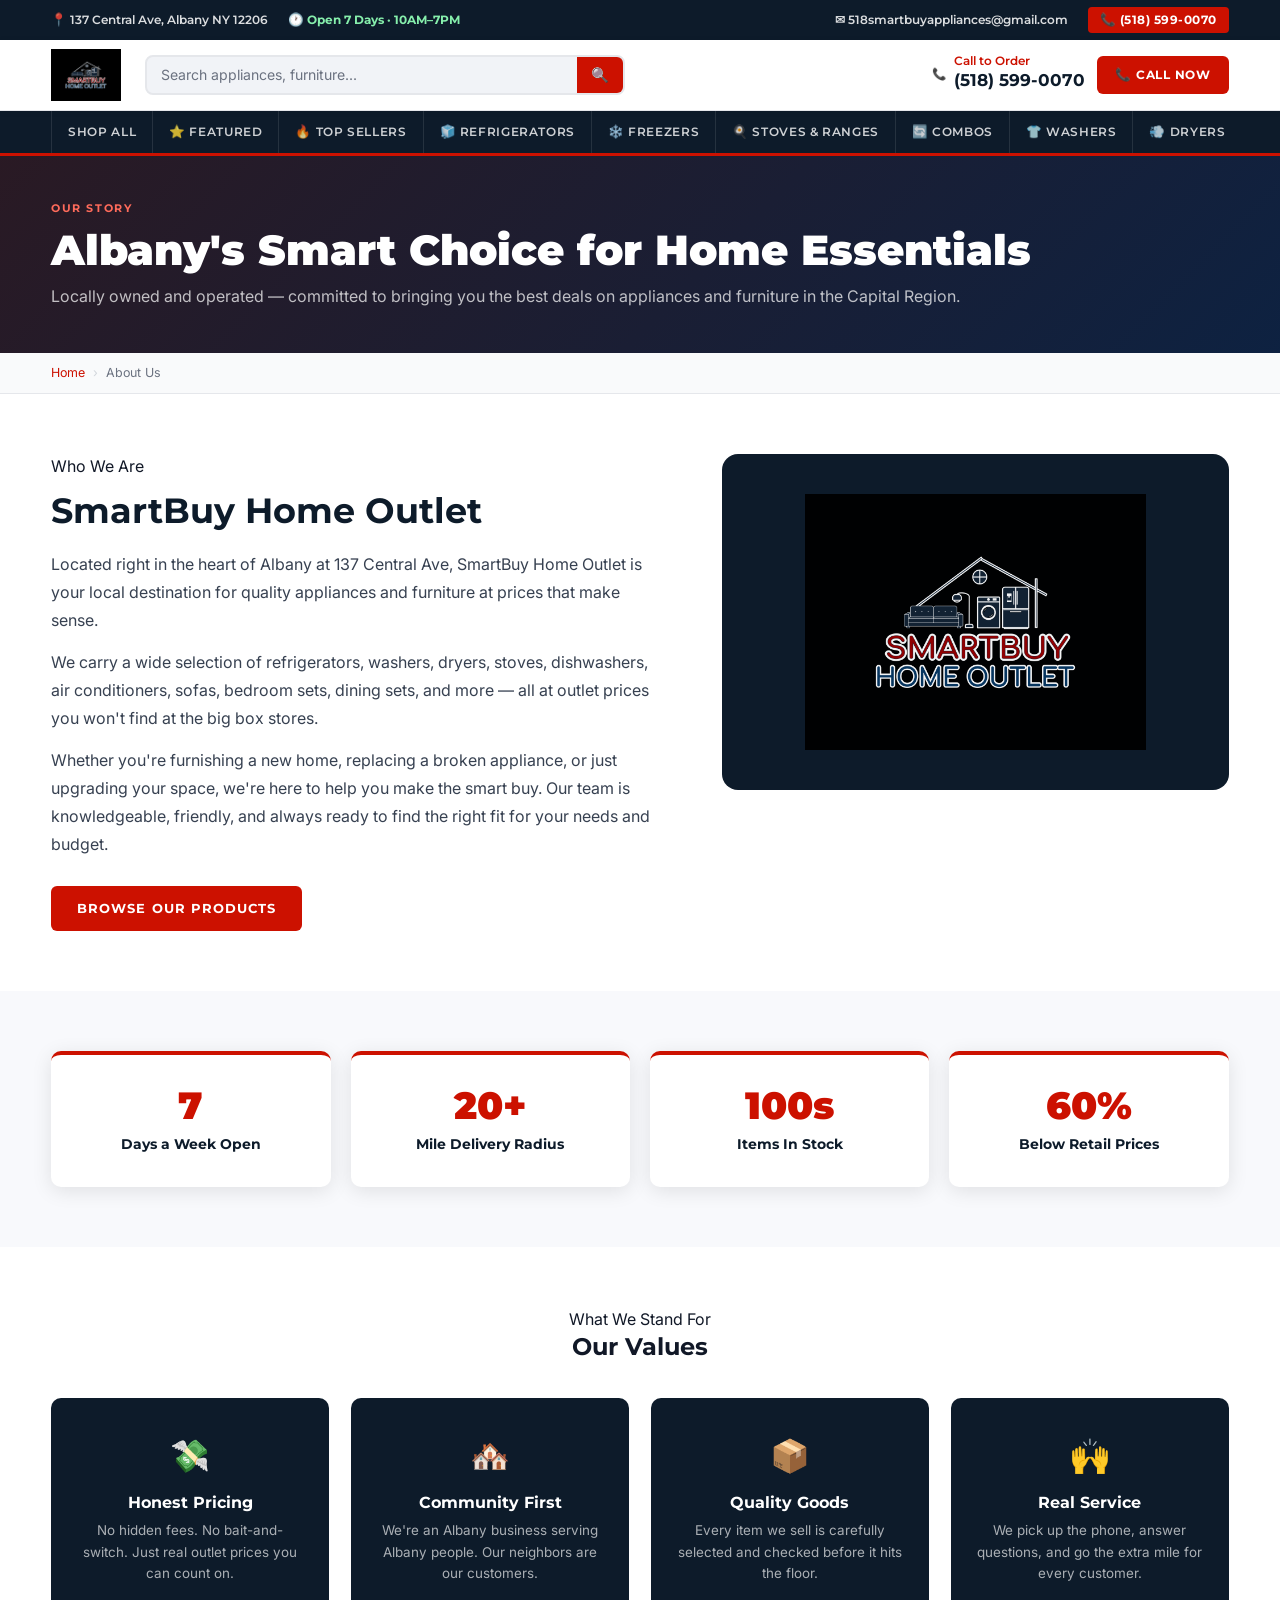
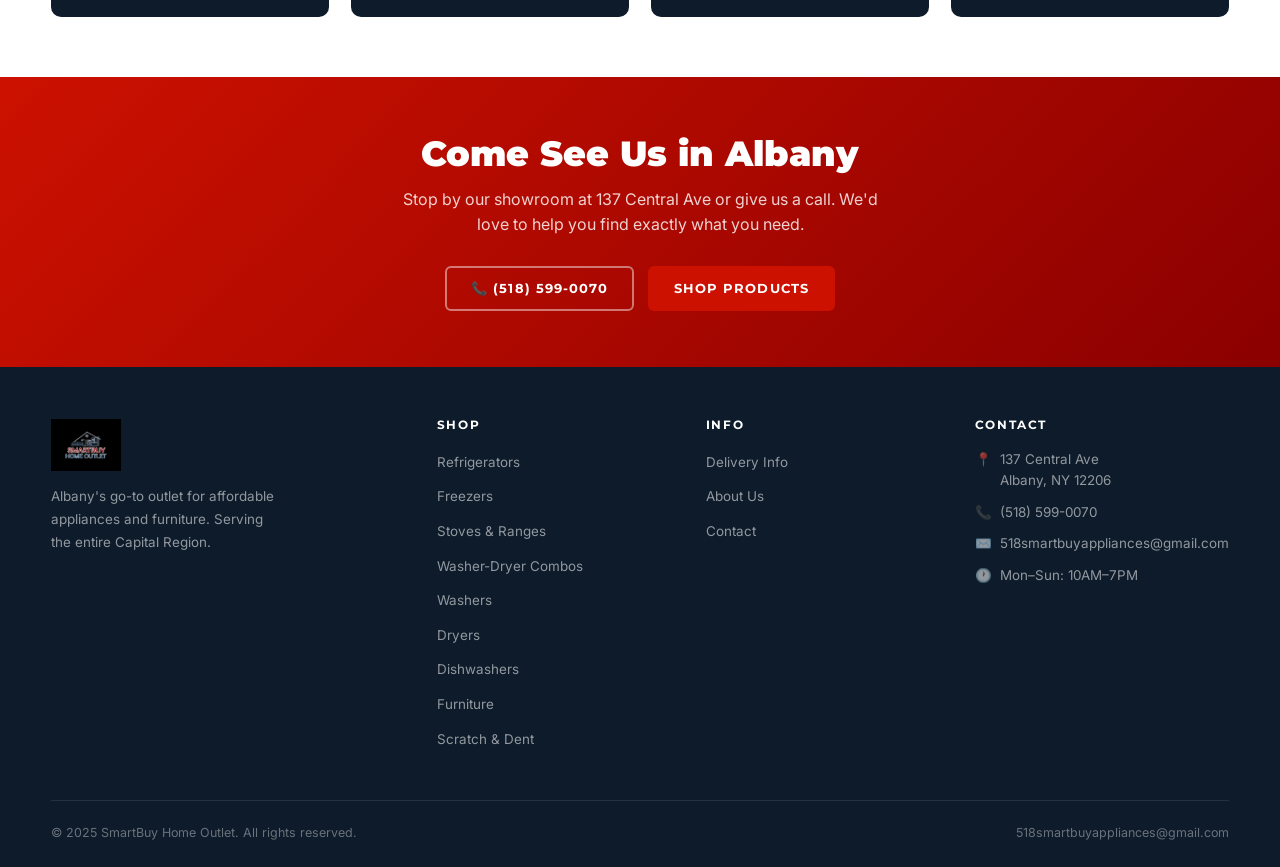
==== about.html @ b591eb7a "Initial commit: SmartBuy Albany website - Static site (index, shop, about, contact, delivery) - Netl" ====
<!DOCTYPE html>
<html lang="en">
<head>
  <meta charset="UTF-8" />
  <meta name="viewport" content="width=device-width, initial-scale=1.0" />
  <title>About Us | SmartBuy Home Outlet — Albany, NY</title>
  <meta name="description" content="Learn about SmartBuy Home Outlet — Albany's trusted source for affordable appliances and furniture at 137 Central Ave, open 7 days a week.">
  <link rel="stylesheet" href="styles.css" />
</head>
<body>

  <!-- ── Top Info Bar ── -->
  <div class="topbar">
    <div class="container">
      <div class="topbar-left">
        <span class="topbar-item">📍 137 Central Ave, Albany NY 12206</span>
        <span class="topbar-item topbar-hours">🕐 Open 7 Days · 10AM–7PM</span>
      </div>
      <div class="topbar-right">
        <a href="mailto:518smartbuyappliances@gmail.com" class="topbar-item">✉ 518smartbuyappliances@gmail.com</a>
        <a href="tel:5185990070" class="topbar-phone">📞 (518) 599-0070</a>
      </div>
    </div>
  </div>

  <!-- ── Main Navbar ── -->
  <nav class="navbar" style="position:sticky;top:0;z-index:1000;">
    <div class="container">
      <a href="index.html" class="nav-logo">
        <img src="logo.png" alt="SmartBuy Home Outlet" />
      </a>
      <div class="nav-search">
        <input type="text" placeholder="Search appliances, furniture..." />
        <button aria-label="Search">🔍</button>
      </div>
      <div class="nav-right">
        <div class="nav-phone">
          <span class="nav-phone-icon">📞</span>
          <div>
            <span>Call to Order</span>
            <strong>(518) 599-0070</strong>
          </div>
        </div>
        <a href="tel:5185990070" class="nav-cta-btn">📞 Call Now</a>
      </div>
      <div class="nav-toggle" onclick="toggleMobileNav()">
        <span></span><span></span><span></span>
      </div>
    </div>
    <div class="mobile-nav" id="mobileNav">
      <a href="index.html">🏠 Home</a>
      <a href="shop.html">🛒 Shop All</a>
      <a href="shop.html?cat=refrigerators">🧊 Refrigerators</a>
      <a href="shop.html?cat=freezers">❄️ Freezers</a>
      <a href="shop.html?cat=stoves">🍳 Stoves &amp; Ranges</a>
      <a href="shop.html?cat=washers-dryers-combos">🔄 Washer-Dryer Combos</a>
      <a href="shop.html?cat=washers">👕 Washers</a>
      <a href="shop.html?cat=dryers">💨 Dryers</a>
      <a href="shop.html?cat=dishwashers">🍽️ Dishwashers</a>
      <a href="shop.html?cat=furniture">🛋️ Furniture</a>
      <a href="shop.html?cat=scratch-dent" class="red-link">🏷️ Scratch &amp; Dent</a>
      <a href="delivery.html">🚚 Delivery</a>
      <a href="about.html">ℹ️ About</a>
      <a href="contact.html">📞 Contact</a>
    </div>
  </nav>

  <!-- ── Category Nav Bar ── -->
  <div class="cat-nav">
    <div class="container">
      <a href="shop.html">Shop All</a>
      <a href="shop.html?cat=featured">⭐ Featured</a>
      <a href="shop.html?cat=top-sellers">🔥 Top Sellers</a>
      <a href="shop.html?cat=refrigerators">🧊 Refrigerators</a>
      <a href="shop.html?cat=freezers">❄️ Freezers</a>
      <a href="shop.html?cat=stoves">🍳 Stoves &amp; Ranges</a>
      <a href="shop.html?cat=washers-dryers-combos">🔄 Combos</a>
      <a href="shop.html?cat=washers">👕 Washers</a>
      <a href="shop.html?cat=dryers">💨 Dryers</a>
      <a href="shop.html?cat=dishwashers">🍽️ Dishwashers</a>
      <a href="shop.html?cat=furniture">🛋️ Furniture</a>
      <a href="shop.html?cat=scratch-dent" class="sd-link">🏷️ Scratch &amp; Dent</a>
      <a href="delivery.html">🚚 Delivery</a>
    </div>
  </div>

  <!-- ── Page Hero ── -->
  <section class="page-hero">
    <div class="container">
      <div class="eyebrow">Our Story</div>
      <h1>Albany's Smart Choice for Home Essentials</h1>
      <p>Locally owned and operated — committed to bringing you the best deals on appliances and furniture in the Capital Region.</p>
    </div>
  </section>

  <!-- ── Breadcrumb ── -->
  <div class="breadcrumb">
    <div class="container">
      <a href="index.html">Home</a>
      <span class="sep">›</span>
      <span>About Us</span>
    </div>
  </div>

  <!-- ── About Section ── -->
  <section class="section">
    <div class="container">
      <div class="section-2col">
        <div>
          <div class="eyebrow">Who We Are</div>
          <h2 style="font-size:clamp(1.6rem,3.5vw,2.2rem);margin:10px 0 18px;color:var(--navy);">SmartBuy Home Outlet</h2>
          <p style="color:var(--gray-700);margin-bottom:14px;line-height:1.75;">Located right in the heart of Albany at 137 Central Ave, SmartBuy Home Outlet is your local destination for quality appliances and furniture at prices that make sense.</p>
          <p style="color:var(--gray-700);margin-bottom:14px;line-height:1.75;">We carry a wide selection of refrigerators, washers, dryers, stoves, dishwashers, air conditioners, sofas, bedroom sets, dining sets, and more — all at outlet prices you won't find at the big box stores.</p>
          <p style="color:var(--gray-700);margin-bottom:28px;line-height:1.75;">Whether you're furnishing a new home, replacing a broken appliance, or just upgrading your space, we're here to help you make the smart buy. Our team is knowledgeable, friendly, and always ready to find the right fit for your needs and budget.</p>
          <a href="shop.html" class="btn-primary">Browse Our Products</a>
        </div>
        <div style="background:var(--navy);border-radius:var(--radius-lg);overflow:hidden;display:flex;align-items:center;justify-content:center;min-height:320px;padding:40px;">
          <img src="logo.png" alt="SmartBuy Home Outlet" style="width:80%;opacity:0.95;" />
        </div>
      </div>
    </div>
  </section>

  <!-- ── Stats ── -->
  <section class="section section-alt">
    <div class="container">
      <div style="display:grid;grid-template-columns:repeat(auto-fit,minmax(180px,1fr));gap:20px;text-align:center;">
        <div style="padding:32px 20px;background:var(--white);border-radius:var(--radius);box-shadow:var(--shadow);border-top:4px solid var(--red);">
          <div style="font-size:2.4rem;font-weight:900;font-family:'Montserrat',sans-serif;color:var(--red);line-height:1;">7</div>
          <div style="font-family:'Montserrat',sans-serif;font-weight:700;font-size:0.85rem;color:var(--navy);margin-top:8px;">Days a Week Open</div>
        </div>
        <div style="padding:32px 20px;background:var(--white);border-radius:var(--radius);box-shadow:var(--shadow);border-top:4px solid var(--red);">
          <div style="font-size:2.4rem;font-weight:900;font-family:'Montserrat',sans-serif;color:var(--red);line-height:1;">20+</div>
          <div style="font-family:'Montserrat',sans-serif;font-weight:700;font-size:0.85rem;color:var(--navy);margin-top:8px;">Mile Delivery Radius</div>
        </div>
        <div style="padding:32px 20px;background:var(--white);border-radius:var(--radius);box-shadow:var(--shadow);border-top:4px solid var(--red);">
          <div style="font-size:2.4rem;font-weight:900;font-family:'Montserrat',sans-serif;color:var(--red);line-height:1;">100s</div>
          <div style="font-family:'Montserrat',sans-serif;font-weight:700;font-size:0.85rem;color:var(--navy);margin-top:8px;">Items In Stock</div>
        </div>
        <div style="padding:32px 20px;background:var(--white);border-radius:var(--radius);box-shadow:var(--shadow);border-top:4px solid var(--red);">
          <div style="font-size:2.4rem;font-weight:900;font-family:'Montserrat',sans-serif;color:var(--red);line-height:1;">60%</div>
          <div style="font-family:'Montserrat',sans-serif;font-weight:700;font-size:0.85rem;color:var(--navy);margin-top:8px;">Below Retail Prices</div>
        </div>
      </div>
    </div>
  </section>

  <!-- ── Values ── -->
  <section class="section">
    <div class="container">
      <div class="section-head" style="justify-content:center;text-align:center;display:block;margin-bottom:36px;">
        <div class="eyebrow" style="text-align:center;">What We Stand For</div>
        <h2>Our Values</h2>
      </div>
      <div style="display:grid;grid-template-columns:repeat(auto-fit,minmax(220px,1fr));gap:22px;">
        <div style="background:var(--navy);color:#fff;border-radius:var(--radius);padding:32px 24px;text-align:center;">
          <div style="font-size:2rem;margin-bottom:12px;">💸</div>
          <h3 style="color:#fff;font-size:1rem;margin-bottom:8px;">Honest Pricing</h3>
          <p style="font-size:0.84rem;color:rgba(255,255,255,0.65);">No hidden fees. No bait-and-switch. Just real outlet prices you can count on.</p>
        </div>
        <div style="background:var(--navy);color:#fff;border-radius:var(--radius);padding:32px 24px;text-align:center;">
          <div style="font-size:2rem;margin-bottom:12px;">🏘️</div>
          <h3 style="color:#fff;font-size:1rem;margin-bottom:8px;">Community First</h3>
          <p style="font-size:0.84rem;color:rgba(255,255,255,0.65);">We're an Albany business serving Albany people. Our neighbors are our customers.</p>
        </div>
        <div style="background:var(--navy);color:#fff;border-radius:var(--radius);padding:32px 24px;text-align:center;">
          <div style="font-size:2rem;margin-bottom:12px;">📦</div>
          <h3 style="color:#fff;font-size:1rem;margin-bottom:8px;">Quality Goods</h3>
          <p style="font-size:0.84rem;color:rgba(255,255,255,0.65);">Every item we sell is carefully selected and checked before it hits the floor.</p>
        </div>
        <div style="background:var(--navy);color:#fff;border-radius:var(--radius);padding:32px 24px;text-align:center;">
          <div style="font-size:2rem;margin-bottom:12px;">🙌</div>
          <h3 style="color:#fff;font-size:1rem;margin-bottom:8px;">Real Service</h3>
          <p style="font-size:0.84rem;color:rgba(255,255,255,0.65);">We pick up the phone, answer questions, and go the extra mile for every customer.</p>
        </div>
      </div>
    </div>
  </section>

  <!-- ── CTA ── -->
  <section class="cta-section">
    <div class="container">
      <h2>Come See Us in Albany</h2>
      <p>Stop by our showroom at 137 Central Ave or give us a call. We'd love to help you find exactly what you need.</p>
      <div class="cta-btns">
        <a href="tel:5185990070" class="btn-outline-dark">📞 (518) 599-0070</a>
        <a href="shop.html" class="btn-primary">Shop Products</a>
      </div>
    </div>
  </section>

  <!-- ── Footer ── -->
  <footer class="footer">
    <div class="container">
      <div class="footer-grid">
        <div class="footer-brand">
          <img src="logo.png" alt="SmartBuy Home Outlet" />
          <p>Albany's go-to outlet for affordable appliances and furniture. Serving the entire Capital Region.</p>
        </div>
        <div class="footer-col">
          <h4>Shop</h4>
          <ul>
            <li><a href="shop.html?cat=refrigerators">Refrigerators</a></li>
            <li><a href="shop.html?cat=freezers">Freezers</a></li>
            <li><a href="shop.html?cat=stoves">Stoves &amp; Ranges</a></li>
            <li><a href="shop.html?cat=washers-dryers-combos">Washer-Dryer Combos</a></li>
            <li><a href="shop.html?cat=washers">Washers</a></li>
            <li><a href="shop.html?cat=dryers">Dryers</a></li>
            <li><a href="shop.html?cat=dishwashers">Dishwashers</a></li>
            <li><a href="shop.html?cat=furniture">Furniture</a></li>
            <li><a href="shop.html?cat=scratch-dent">Scratch &amp; Dent</a></li>
          </ul>
        </div>
        <div class="footer-col">
          <h4>Info</h4>
          <ul>
            <li><a href="delivery.html">Delivery Info</a></li>
            <li><a href="about.html">About Us</a></li>
            <li><a href="contact.html">Contact</a></li>
          </ul>
        </div>
        <div class="footer-col">
          <h4>Contact</h4>
          <div class="footer-detail">📍 <span>137 Central Ave<br>Albany, NY 12206</span></div>
          <div class="footer-detail">📞 <a href="tel:5185990070">(518) 599-0070</a></div>
          <div class="footer-detail">✉️ <a href="mailto:518smartbuyappliances@gmail.com">518smartbuyappliances@gmail.com</a></div>
          <div class="footer-detail">🕐 <span>Mon–Sun: 10AM–7PM</span></div>
        </div>
      </div>
      <div class="footer-bar">
        <p>&copy; 2025 SmartBuy Home Outlet. All rights reserved.</p>
        <a href="mailto:518smartbuyappliances@gmail.com">518smartbuyappliances@gmail.com</a>
      </div>
    </div>
  </footer>

  <script>
    function toggleMobileNav() { document.getElementById('mobileNav').classList.toggle('open'); }
  </script>
</body>
</html>
---- styles.css ----
/* ============================================================
   SmartBuy Home Outlet — Full E-Commerce Stylesheet
   ============================================================ */

@import url('https://fonts.googleapis.com/css2?family=Montserrat:wght@400;600;700;800;900&family=Inter:wght@400;500;600&display=swap');

:root {
  --red:        #CC1100;
  --red-dark:   #a50e00;
  --red-light:  #ff2a14;
  --blue:       #1040AA;
  --blue-dark:  #0c2f7e;
  --navy:       #0D1B2A;
  --navy-mid:   #152437;
  --white:      #ffffff;
  --off-white:  #f8f9fc;
  --gray-50:    #f9fafb;
  --gray-100:   #f1f3f7;
  --gray-200:   #e5e7eb;
  --gray-300:   #d1d5db;
  --gray-500:   #6b7280;
  --gray-700:   #374151;
  --text:       #111827;
  --radius-sm:  6px;
  --radius:     10px;
  --radius-lg:  16px;
  --shadow-sm:  0 1px 6px rgba(0,0,0,0.08);
  --shadow:     0 4px 20px rgba(0,0,0,0.10);
  --shadow-lg:  0 8px 40px rgba(0,0,0,0.14);
  --transition: 0.2s ease;
}

*, *::before, *::after { box-sizing: border-box; margin: 0; padding: 0; }
html { scroll-behavior: smooth; font-size: 16px; }
body { font-family: 'Inter', sans-serif; color: var(--text); background: var(--white); line-height: 1.6; }
img { max-width: 100%; display: block; }
a { color: inherit; text-decoration: none; }
ul { list-style: none; }
h1,h2,h3,h4,h5 { font-family: 'Montserrat', sans-serif; line-height: 1.2; }
button { cursor: pointer; font-family: 'Inter', sans-serif; }

.container { width: 92%; max-width: 1200px; margin: 0 auto; }

/* ─────────────────────────────────────────────
   TOP INFO BAR
───────────────────────────────────────────── */
.topbar {
  background: var(--navy);
  color: rgba(255,255,255,0.85);
  font-size: 0.78rem;
  font-family: 'Montserrat', sans-serif;
  font-weight: 600;
  padding: 7px 0;
}
.topbar .container {
  display: flex;
  align-items: center;
  justify-content: space-between;
  gap: 16px;
}
.topbar-left, .topbar-right {
  display: flex;
  align-items: center;
  gap: 20px;
}
.topbar a { color: rgba(255,255,255,0.85); transition: color var(--transition); }
.topbar a:hover { color: #fff; }
.topbar-item { display: flex; align-items: center; gap: 5px; }
.topbar-hours { color: #86efac; font-weight: 700; }
.topbar-phone {
  background: var(--red);
  color: #fff !important;
  padding: 3px 12px;
  border-radius: 4px;
  font-weight: 700;
  letter-spacing: 0.04em;
}

/* ─────────────────────────────────────────────
   MAIN NAVBAR
───────────────────────────────────────────── */
.navbar {
  background: var(--white);
  border-bottom: 1px solid var(--gray-200);
  position: sticky;
  top: 0;
  z-index: 1000;
  box-shadow: var(--shadow-sm);
}
.navbar .container {
  display: flex;
  align-items: center;
  gap: 24px;
  height: 70px;
}
.nav-logo img {
  height: 52px;
  width: auto;
  object-fit: contain;
}

/* Search bar */
.nav-search {
  flex: 1;
  max-width: 480px;
  display: flex;
  align-items: center;
  background: var(--gray-100);
  border: 2px solid var(--gray-200);
  border-radius: 8px;
  overflow: hidden;
  transition: border-color var(--transition);
}
.nav-search:focus-within { border-color: var(--blue); }
.nav-search input {
  flex: 1;
  padding: 9px 14px;
  background: none;
  border: none;
  outline: none;
  font-family: 'Inter', sans-serif;
  font-size: 0.88rem;
  color: var(--text);
}
.nav-search input::placeholder { color: var(--gray-500); }
.nav-search button {
  padding: 9px 14px;
  background: var(--red);
  border: none;
  color: #fff;
  font-size: 0.9rem;
  transition: background var(--transition);
}
.nav-search button:hover { background: var(--red-dark); }

/* Nav right */
.nav-right {
  display: flex;
  align-items: center;
  gap: 12px;
  margin-left: auto;
}
.nav-phone {
  display: flex;
  align-items: center;
  gap: 8px;
  font-family: 'Montserrat', sans-serif;
  font-weight: 700;
  font-size: 1.05rem;
  color: var(--navy);
  white-space: nowrap;
}
.nav-phone span { color: var(--red); font-size: 0.72rem; font-weight: 600; display: block; line-height: 1; }
.nav-phone-icon { font-size: 1.3rem; }
.nav-cta-btn {
  display: inline-flex;
  align-items: center;
  gap: 6px;
  background: var(--red);
  color: #fff;
  font-family: 'Montserrat', sans-serif;
  font-weight: 700;
  font-size: 0.78rem;
  letter-spacing: 0.06em;
  text-transform: uppercase;
  padding: 9px 18px;
  border-radius: var(--radius-sm);
  border: none;
  text-decoration: none;
  transition: background var(--transition);
  white-space: nowrap;
}
.nav-cta-btn:hover { background: var(--red-dark); }

/* Mobile toggle */
.nav-toggle {
  display: none;
  flex-direction: column;
  gap: 5px;
  cursor: pointer;
  padding: 4px;
  margin-left: auto;
}
.nav-toggle span {
  display: block;
  width: 24px;
  height: 2px;
  background: var(--navy);
  border-radius: 2px;
}

/* ─────────────────────────────────────────────
   CATEGORY NAV BAR
───────────────────────────────────────────── */
.cat-nav {
  background: var(--navy);
  border-bottom: 3px solid var(--red);
}
.cat-nav .container {
  display: flex;
  align-items: center;
  overflow-x: auto;
  scrollbar-width: none;
}
.cat-nav .container::-webkit-scrollbar { display: none; }
.cat-nav a {
  display: flex;
  align-items: center;
  gap: 6px;
  color: rgba(255,255,255,0.80);
  font-family: 'Montserrat', sans-serif;
  font-weight: 600;
  font-size: 0.78rem;
  letter-spacing: 0.05em;
  text-transform: uppercase;
  padding: 11px 16px;
  white-space: nowrap;
  border-right: 1px solid rgba(255,255,255,0.1);
  transition: color var(--transition), background var(--transition);
}
.cat-nav a:first-child { border-left: 1px solid rgba(255,255,255,0.1); }
.cat-nav a:hover,
.cat-nav a.active { color: #fff; background: rgba(255,255,255,0.08); }
.cat-nav a.sd-link { color: #fca5a5; }
.cat-nav a.sd-link:hover { color: #fff; background: var(--red); }

/* ─────────────────────────────────────────────
   HERO BANNER
───────────────────────────────────────────── */
.hero {
  background: linear-gradient(135deg, var(--navy) 0%, var(--navy-mid) 60%, #1e2d3d 100%);
  color: #fff;
  padding: 72px 0;
  position: relative;
  overflow: hidden;
}
.hero::after {
  content: '';
  position: absolute;
  right: -80px;
  top: -80px;
  width: 560px;
  height: 560px;
  border-radius: 50%;
  background: radial-gradient(circle, rgba(204,17,0,0.18) 0%, transparent 70%);
  pointer-events: none;
}
.hero-content { position: relative; z-index: 1; max-width: 620px; }
.hero-badge {
  display: inline-flex;
  align-items: center;
  gap: 8px;
  background: var(--red);
  color: #fff;
  font-family: 'Montserrat', sans-serif;
  font-size: 0.72rem;
  font-weight: 700;
  letter-spacing: 0.14em;
  text-transform: uppercase;
  padding: 5px 14px;
  border-radius: 4px;
  margin-bottom: 20px;
}
.hero h1 {
  font-size: clamp(2rem, 5vw, 3.4rem);
  font-weight: 900;
  line-height: 1.08;
  margin-bottom: 16px;
  color: #fff;
}
.hero h1 em { color: #ff6b5b; font-style: normal; }
.hero p {
  font-size: 1.05rem;
  color: rgba(255,255,255,0.78);
  max-width: 500px;
  margin-bottom: 32px;
}
.hero-btns { display: flex; gap: 14px; flex-wrap: wrap; }
.btn-hero-primary {
  background: var(--red);
  color: #fff;
  font-family: 'Montserrat', sans-serif;
  font-weight: 700;
  font-size: 0.88rem;
  letter-spacing: 0.06em;
  text-transform: uppercase;
  padding: 14px 30px;
  border-radius: var(--radius-sm);
  border: none;
  transition: background var(--transition), transform var(--transition);
  text-decoration: none;
}
.btn-hero-primary:hover { background: var(--red-dark); transform: translateY(-2px); }
.btn-hero-secondary {
  background: transparent;
  color: #fff;
  font-family: 'Montserrat', sans-serif;
  font-weight: 700;
  font-size: 0.88rem;
  letter-spacing: 0.06em;
  text-transform: uppercase;
  padding: 12px 28px;
  border-radius: var(--radius-sm);
  border: 2px solid rgba(255,255,255,0.5);
  transition: border-color var(--transition), background var(--transition);
  text-decoration: none;
}
.btn-hero-secondary:hover { border-color: #fff; background: rgba(255,255,255,0.08); }

/* Hero stats */
.hero-stats {
  display: flex;
  gap: 32px;
  margin-top: 40px;
}
.hero-stat strong {
  display: block;
  font-family: 'Montserrat', sans-serif;
  font-size: 1.6rem;
  font-weight: 900;
  color: #fff;
  line-height: 1;
}
.hero-stat span {
  font-size: 0.78rem;
  color: rgba(255,255,255,0.60);
  text-transform: uppercase;
  letter-spacing: 0.06em;
}

/* ─────────────────────────────────────────────
   SECTION COMMONS
───────────────────────────────────────────── */
.section { padding: 60px 0; }
.section-alt { background: var(--off-white); }

.section-head {
  display: flex;
  align-items: flex-end;
  justify-content: space-between;
  margin-bottom: 32px;
  gap: 16px;
  flex-wrap: wrap;
}
.section-head-left .eyebrow {
  font-family: 'Montserrat', sans-serif;
  font-size: 0.7rem;
  font-weight: 700;
  letter-spacing: 0.16em;
  text-transform: uppercase;
  color: var(--red);
  margin-bottom: 4px;
}
.section-head-left h2 {
  font-size: clamp(1.4rem, 3vw, 2rem);
  font-weight: 800;
  color: var(--navy);
}
.view-all {
  font-family: 'Montserrat', sans-serif;
  font-size: 0.78rem;
  font-weight: 700;
  letter-spacing: 0.08em;
  text-transform: uppercase;
  color: var(--red);
  display: flex;
  align-items: center;
  gap: 5px;
  white-space: nowrap;
  transition: gap var(--transition);
}
.view-all:hover { gap: 9px; }

/* ─────────────────────────────────────────────
   CATEGORY CARDS
───────────────────────────────────────────── */
.cat-grid {
  display: grid;
  grid-template-columns: repeat(4, 1fr);
  gap: 18px;
}
.cat-card {
  background: var(--white);
  border: 2px solid var(--gray-200);
  border-radius: var(--radius);
  padding: 28px 16px 22px;
  text-align: center;
  cursor: pointer;
  text-decoration: none;
  transition: border-color var(--transition), box-shadow var(--transition), transform var(--transition);
  display: block;
}
.cat-card:hover {
  border-color: var(--red);
  box-shadow: var(--shadow);
  transform: translateY(-4px);
}
.cat-card-icon {
  width: 72px;
  height: 72px;
  border-radius: 50%;
  display: flex;
  align-items: center;
  justify-content: center;
  font-size: 2rem;
  margin: 0 auto 14px;
}
.cat-card h3 {
  font-size: 0.88rem;
  font-weight: 700;
  color: var(--navy);
  letter-spacing: 0.02em;
}
.cat-card .cat-count {
  font-size: 0.74rem;
  color: var(--gray-500);
  margin-top: 3px;
}

/* ── Photo-based category cards ── */
.cat-grid { grid-template-columns: repeat(4, 1fr); }

.cat-card-photo {
  padding: 0;
  overflow: hidden;
  border-radius: var(--radius);
  border: none;
  position: relative;
  aspect-ratio: 1/1;
  background: var(--navy);
}
.cat-card-photo:hover { transform: translateY(-5px); box-shadow: var(--shadow-lg); border: none; }
.cat-card-img-wrap {
  position: absolute;
  inset: 0;
}
.cat-card-img-wrap img {
  width: 100%;
  height: 100%;
  object-fit: cover;
  transition: transform 0.35s ease;
}
.cat-card-photo:hover .cat-card-img-wrap img { transform: scale(1.06); }
.cat-card-overlay {
  position: absolute;
  inset: 0;
  background: linear-gradient(to top, rgba(13,27,42,0.88) 0%, rgba(13,27,42,0.20) 60%, transparent 100%);
}
.cat-card-info {
  position: absolute;
  bottom: 0;
  left: 0;
  right: 0;
  padding: 16px 18px;
}
.cat-card-info h3 {
  font-size: 0.92rem;
  font-weight: 800;
  color: #fff;
  letter-spacing: 0.02em;
  margin-bottom: 2px;
}
.cat-card-info .cat-count {
  font-size: 0.72rem;
  color: rgba(255,255,255,0.70);
  margin-top: 0;
}

/* ─────────────────────────────────────────────
   PRODUCT GRID
───────────────────────────────────────────── */
.product-grid {
  display: grid;
  grid-template-columns: repeat(4, 1fr);
  gap: 20px;
}
.product-grid-3 { grid-template-columns: repeat(3, 1fr); }

/* ─────────────────────────────────────────────
   PRODUCT CARD
───────────────────────────────────────────── */
.product-card {
  background: var(--white);
  border: 1px solid var(--gray-200);
  border-radius: var(--radius);
  overflow: hidden;
  cursor: pointer;
  transition: box-shadow var(--transition), transform var(--transition), border-color var(--transition);
  display: flex;
  flex-direction: column;
}
.product-card:hover {
  box-shadow: var(--shadow);
  transform: translateY(-4px);
  border-color: var(--gray-300);
}

.product-img-wrap {
  position: relative;
  background: var(--gray-50);
  overflow: hidden;
  aspect-ratio: 4/3;
}
.product-img-wrap img {
  width: 100%;
  height: 100%;
  object-fit: contain;
  padding: 12px;
  transition: transform 0.3s ease;
}
.product-card:hover .product-img-wrap img { transform: scale(1.04); }

/* Badges */
.badge {
  position: absolute;
  top: 10px;
  left: 10px;
  font-family: 'Montserrat', sans-serif;
  font-size: 0.62rem;
  font-weight: 800;
  letter-spacing: 0.08em;
  padding: 3px 8px;
  border-radius: 3px;
  z-index: 2;
}
.badge-sale     { background: var(--red);   color: #fff; }
.badge-featured { background: #f59e0b;      color: #fff; }
.badge-sd       { background: var(--navy);  color: #fff; }

.savings-pill {
  position: absolute;
  top: 10px;
  right: 10px;
  background: #16a34a;
  color: #fff;
  font-family: 'Montserrat', sans-serif;
  font-size: 0.68rem;
  font-weight: 700;
  padding: 3px 7px;
  border-radius: 3px;
}

.product-body {
  padding: 14px 16px 18px;
  display: flex;
  flex-direction: column;
  flex: 1;
}
.product-brand {
  font-size: 0.70rem;
  font-weight: 700;
  letter-spacing: 0.10em;
  text-transform: uppercase;
  color: var(--gray-500);
  margin-bottom: 4px;
}
.product-name {
  font-size: 0.88rem;
  font-weight: 700;
  color: var(--navy);
  margin-bottom: 10px;
  line-height: 1.35;
  flex: 1;
}
.product-price {
  display: flex;
  align-items: baseline;
  gap: 8px;
  margin-bottom: 12px;
}
.price-sale {
  font-family: 'Montserrat', sans-serif;
  font-size: 1.25rem;
  font-weight: 800;
  color: var(--red);
}
.price-was {
  font-size: 0.85rem;
  color: var(--gray-500);
  text-decoration: line-through;
}

.btn-addcart {
  width: 100%;
  background: var(--navy);
  color: #fff;
  font-family: 'Montserrat', sans-serif;
  font-weight: 700;
  font-size: 0.78rem;
  letter-spacing: 0.08em;
  text-transform: uppercase;
  padding: 10px;
  border: none;
  border-radius: var(--radius-sm);
  transition: background var(--transition);
}
.btn-addcart:hover { background: var(--red); }

/* ─────────────────────────────────────────────
   PROMO BANNER (SCRATCH & DENT)
───────────────────────────────────────────── */
.promo-banner {
  background: linear-gradient(135deg, var(--red) 0%, #8B0000 100%);
  color: #fff;
  padding: 48px 0;
}
.promo-banner .container {
  display: flex;
  align-items: center;
  justify-content: space-between;
  gap: 24px;
  flex-wrap: wrap;
}
.promo-badge {
  background: rgba(255,255,255,0.2);
  border: 2px solid rgba(255,255,255,0.5);
  font-family: 'Montserrat', sans-serif;
  font-size: 0.7rem;
  font-weight: 800;
  letter-spacing: 0.14em;
  text-transform: uppercase;
  padding: 4px 12px;
  border-radius: 4px;
  margin-bottom: 10px;
  display: inline-block;
}
.promo-banner h2 {
  font-size: clamp(1.4rem, 3vw, 2rem);
  font-weight: 900;
  color: #fff;
  margin-bottom: 6px;
}
.promo-banner p {
  color: rgba(255,255,255,0.85);
  font-size: 0.95rem;
}
.promo-btn {
  background: #fff;
  color: var(--red);
  font-family: 'Montserrat', sans-serif;
  font-weight: 800;
  font-size: 0.82rem;
  letter-spacing: 0.08em;
  text-transform: uppercase;
  padding: 13px 28px;
  border-radius: var(--radius-sm);
  border: none;
  white-space: nowrap;
  transition: transform var(--transition), box-shadow var(--transition);
  text-decoration: none;
  display: inline-block;
}
.promo-btn:hover { transform: translateY(-2px); box-shadow: 0 6px 20px rgba(0,0,0,0.25); }

/* ─────────────────────────────────────────────
   WHY US STRIP
───────────────────────────────────────────── */
.why-strip {
  background: var(--navy);
  color: #fff;
  padding: 36px 0;
}
.why-strip .container {
  display: grid;
  grid-template-columns: repeat(4, 1fr);
  gap: 20px;
}
.why-item {
  display: flex;
  align-items: flex-start;
  gap: 14px;
}
.why-item-icon {
  font-size: 1.8rem;
  flex-shrink: 0;
  margin-top: 2px;
}
.why-item h4 {
  font-size: 0.9rem;
  font-weight: 700;
  color: #fff;
  margin-bottom: 3px;
}
.why-item p {
  font-size: 0.78rem;
  color: rgba(255,255,255,0.60);
  line-height: 1.5;
}

/* ─────────────────────────────────────────────
   SHOP PAGE LAYOUT
───────────────────────────────────────────── */
.shop-layout {
  display: grid;
  grid-template-columns: 240px 1fr;
  gap: 32px;
  align-items: start;
  padding: 40px 0 60px;
}

/* Sidebar */
.shop-sidebar { position: sticky; top: 88px; }
.sidebar-box {
  background: var(--white);
  border: 1px solid var(--gray-200);
  border-radius: var(--radius);
  margin-bottom: 20px;
  overflow: hidden;
}
.sidebar-box-head {
  background: var(--navy);
  color: #fff;
  font-family: 'Montserrat', sans-serif;
  font-size: 0.75rem;
  font-weight: 700;
  letter-spacing: 0.10em;
  text-transform: uppercase;
  padding: 11px 16px;
}
.sidebar-box-body { padding: 14px 16px; }
.filter-option {
  display: flex;
  align-items: center;
  gap: 10px;
  padding: 7px 0;
  cursor: pointer;
  font-size: 0.88rem;
  color: var(--gray-700);
  transition: color var(--transition);
  border-bottom: 1px solid var(--gray-100);
}
.filter-option:last-child { border-bottom: none; }
.filter-option:hover { color: var(--red); }
.filter-option input[type="checkbox"] {
  accent-color: var(--red);
  width: 15px;
  height: 15px;
  flex-shrink: 0;
}
.filter-count {
  margin-left: auto;
  background: var(--gray-100);
  color: var(--gray-500);
  font-size: 0.70rem;
  font-weight: 700;
  padding: 2px 7px;
  border-radius: 20px;
}

/* Shop main */
.shop-toolbar {
  display: flex;
  align-items: center;
  justify-content: space-between;
  margin-bottom: 20px;
  flex-wrap: wrap;
  gap: 12px;
}
.shop-count {
  font-size: 0.88rem;
  color: var(--gray-500);
}
.shop-sort select {
  padding: 8px 12px;
  border: 1px solid var(--gray-300);
  border-radius: var(--radius-sm);
  font-family: 'Inter', sans-serif;
  font-size: 0.85rem;
  color: var(--text);
  outline: none;
  cursor: pointer;
}

/* Active filters */
.active-filters {
  display: flex;
  flex-wrap: wrap;
  gap: 8px;
  margin-bottom: 18px;
}
.filter-tag {
  display: flex;
  align-items: center;
  gap: 6px;
  background: var(--gray-100);
  border-radius: 20px;
  padding: 4px 12px;
  font-size: 0.78rem;
  font-weight: 600;
  color: var(--navy);
}
.filter-tag button {
  background: none;
  border: none;
  color: var(--gray-500);
  font-size: 1rem;
  line-height: 1;
  transition: color var(--transition);
}
.filter-tag button:hover { color: var(--red); }

/* Page hero (inner pages) */
.page-hero {
  background: var(--navy);
  color: #fff;
  padding: 44px 0;
  position: relative;
  overflow: hidden;
}
.page-hero::before {
  content: '';
  position: absolute;
  inset: 0;
  background: linear-gradient(135deg, rgba(204,17,0,0.15) 0%, rgba(16,64,170,0.18) 100%);
}
.page-hero .container { position: relative; }
.page-hero .eyebrow {
  font-family: 'Montserrat', sans-serif;
  font-size: 0.70rem;
  font-weight: 700;
  letter-spacing: 0.14em;
  text-transform: uppercase;
  color: #ff6b5b;
  margin-bottom: 8px;
}
.page-hero h1 {
  font-size: clamp(1.7rem, 4vw, 2.6rem);
  font-weight: 900;
  color: #fff;
  margin-bottom: 8px;
}
.page-hero p { color: rgba(255,255,255,0.72); font-size: 1rem; }

/* Breadcrumb */
.breadcrumb {
  background: var(--gray-50);
  border-bottom: 1px solid var(--gray-200);
  padding: 10px 0;
}
.breadcrumb .container {
  display: flex;
  align-items: center;
  gap: 8px;
  font-size: 0.78rem;
  color: var(--gray-500);
}
.breadcrumb a { color: var(--red); transition: color var(--transition); }
.breadcrumb a:hover { color: var(--red-dark); }
.breadcrumb .sep { color: var(--gray-300); }

/* ─────────────────────────────────────────────
   CONTACT & DELIVERY (shared inner styles)
───────────────────────────────────────────── */
.section-2col {
  display: grid;
  grid-template-columns: 1.1fr 0.9fr;
  gap: 52px;
  align-items: start;
}
.contact-form-box {
  background: var(--white);
  border-radius: var(--radius-lg);
  padding: 40px;
  box-shadow: var(--shadow);
}
.contact-form-box h2 {
  font-size: 1.6rem;
  margin-bottom: 24px;
  color: var(--navy);
}
.form-group { margin-bottom: 18px; }
.form-group label {
  display: block;
  font-family: 'Montserrat', sans-serif;
  font-size: 0.75rem;
  font-weight: 700;
  letter-spacing: 0.08em;
  text-transform: uppercase;
  color: var(--gray-700);
  margin-bottom: 6px;
}
.form-group input,
.form-group textarea,
.form-group select {
  width: 100%;
  padding: 11px 14px;
  border: 1.5px solid var(--gray-300);
  border-radius: var(--radius-sm);
  font-family: 'Inter', sans-serif;
  font-size: 0.92rem;
  color: var(--text);
  background: var(--white);
  transition: border-color var(--transition);
  outline: none;
}
.form-group input:focus,
.form-group textarea:focus,
.form-group select:focus { border-color: var(--blue); }
.form-group textarea { resize: vertical; min-height: 120px; }
.form-row-2 { display: grid; grid-template-columns: 1fr 1fr; gap: 16px; }

.info-card-stack { display: flex; flex-direction: column; gap: 18px; }
.info-card {
  background: var(--white);
  border-radius: var(--radius);
  padding: 20px 24px;
  box-shadow: var(--shadow);
  display: flex;
  gap: 16px;
  align-items: flex-start;
}
.info-card-icon {
  width: 44px;
  height: 44px;
  border-radius: 8px;
  background: var(--navy);
  display: flex;
  align-items: center;
  justify-content: center;
  flex-shrink: 0;
  font-size: 1.15rem;
}
.info-card h4 {
  font-size: 0.72rem;
  color: var(--red);
  letter-spacing: 0.1em;
  text-transform: uppercase;
  margin-bottom: 4px;
  font-family: 'Montserrat', sans-serif;
  font-weight: 700;
}
.info-card p, .info-card a {
  font-size: 0.9rem;
  color: var(--gray-700);
  line-height: 1.6;
}
.info-card a:hover { color: var(--red); }

/* Delivery zones */
.zones-grid {
  display: grid;
  grid-template-columns: repeat(3, 1fr);
  gap: 22px;
}
.zone-card {
  border-radius: var(--radius);
  overflow: hidden;
  box-shadow: var(--shadow);
}
.zone-head { padding: 18px 22px; color: #fff; }
.zone-head.red  { background: var(--red); }
.zone-head.blue { background: var(--blue); }
.zone-head.navy { background: var(--navy); }
.zone-head h3 { font-size: 1rem; color: #fff; margin-bottom: 3px; }
.zone-head span { font-size: 0.78rem; opacity: 0.85; }
.zone-body { background: var(--white); padding: 18px 22px; }
.zone-body li {
  display: flex;
  align-items: center;
  gap: 8px;
  padding: 6px 0;
  font-size: 0.88rem;
  color: var(--gray-700);
  border-bottom: 1px solid var(--gray-100);
}
.zone-body li:last-child { border-bottom: none; }
.zone-body li::before { content: '✓'; color: var(--red); font-weight: 700; }

/* Steps */
.steps-grid {
  display: grid;
  grid-template-columns: repeat(4, 1fr);
  gap: 20px;
}
.step-card {
  text-align: center;
  padding: 30px 18px;
  background: var(--white);
  border-radius: var(--radius);
  box-shadow: var(--shadow);
}
.step-num {
  width: 48px;
  height: 48px;
  border-radius: 50%;
  background: var(--red);
  color: #fff;
  font-family: 'Montserrat', sans-serif;
  font-weight: 800;
  font-size: 1.1rem;
  display: flex;
  align-items: center;
  justify-content: center;
  margin: 0 auto 14px;
}
.step-card h3 { font-size: 0.92rem; color: var(--navy); margin-bottom: 6px; }
.step-card p  { font-size: 0.82rem; color: var(--gray-500); }

/* FAQ */
.faq-list { max-width: 720px; margin: 0 auto; }
.faq-item { background: var(--white); border-radius: var(--radius); box-shadow: var(--shadow-sm); margin-bottom: 12px; overflow: hidden; }
.faq-q { width: 100%; text-align: left; padding: 18px 22px; background: none; border: none; font-family: 'Montserrat', sans-serif; font-weight: 700; font-size: 0.92rem; color: var(--navy); display: flex; justify-content: space-between; align-items: center; }
.faq-q .arr { color: var(--red); transition: transform var(--transition); font-size: 1rem; }
.faq-q.open .arr { transform: rotate(180deg); }
.faq-a { display: none; padding: 0 22px 16px; font-size: 0.88rem; color: var(--gray-700); line-height: 1.7; }
.faq-a.open { display: block; }

/* ─────────────────────────────────────────────
   FOOTER
───────────────────────────────────────────── */
.footer {
  background: var(--navy);
  color: rgba(255,255,255,0.72);
  padding: 52px 0 24px;
}
.footer-grid {
  display: grid;
  grid-template-columns: 1.5fr 1fr 1fr 1fr;
  gap: 36px;
  margin-bottom: 40px;
}
.footer-brand img { height: 52px; margin-bottom: 14px; }
.footer-brand p {
  font-size: 0.84rem;
  line-height: 1.7;
  color: rgba(255,255,255,0.55);
  max-width: 230px;
}
.footer-col h4 {
  font-family: 'Montserrat', sans-serif;
  font-size: 0.72rem;
  font-weight: 700;
  letter-spacing: 0.14em;
  text-transform: uppercase;
  color: #fff;
  margin-bottom: 16px;
}
.footer-col li { margin-bottom: 9px; }
.footer-col li a {
  font-size: 0.84rem;
  color: rgba(255,255,255,0.55);
  transition: color var(--transition);
}
.footer-col li a:hover { color: #fff; }
.footer-detail {
  display: flex;
  align-items: flex-start;
  gap: 8px;
  font-size: 0.84rem;
  color: rgba(255,255,255,0.55);
  margin-bottom: 10px;
}
.footer-detail a { color: rgba(255,255,255,0.55); transition: color var(--transition); }
.footer-detail a:hover { color: #fff; }
.footer-bar {
  border-top: 1px solid rgba(255,255,255,0.10);
  padding-top: 22px;
  display: flex;
  align-items: center;
  justify-content: space-between;
  flex-wrap: wrap;
  gap: 10px;
}
.footer-bar p, .footer-bar a {
  font-size: 0.78rem;
  color: rgba(255,255,255,0.38);
}
.footer-bar a:hover { color: rgba(255,255,255,0.65); }

/* Buttons generic */
.btn-primary {
  display: inline-block;
  background: var(--red);
  color: #fff;
  font-family: 'Montserrat', sans-serif;
  font-weight: 700;
  font-size: 0.82rem;
  letter-spacing: 0.08em;
  text-transform: uppercase;
  padding: 12px 26px;
  border-radius: var(--radius-sm);
  border: none;
  transition: background var(--transition), transform var(--transition);
  text-decoration: none;
}
.btn-primary:hover { background: var(--red-dark); transform: translateY(-2px); }
.btn-outline-dark {
  display: inline-block;
  background: transparent;
  color: #fff;
  font-family: 'Montserrat', sans-serif;
  font-weight: 700;
  font-size: 0.82rem;
  letter-spacing: 0.08em;
  text-transform: uppercase;
  padding: 10px 24px;
  border-radius: var(--radius-sm);
  border: 2px solid rgba(255,255,255,0.45);
  transition: all var(--transition);
  text-decoration: none;
}
.btn-outline-dark:hover { border-color: #fff; background: rgba(255,255,255,0.07); }

/* CTA Section */
.cta-section {
  background: linear-gradient(135deg, var(--red) 0%, #8B0000 100%);
  color: #fff;
  padding: 56px 0;
  text-align: center;
}
.cta-section h2 { font-size: clamp(1.5rem, 3.5vw, 2.2rem); font-weight: 900; color: #fff; margin-bottom: 12px; }
.cta-section p { color: rgba(255,255,255,0.82); margin-bottom: 28px; font-size: 1rem; max-width: 500px; margin-left: auto; margin-right: auto; }
.cta-btns { display: flex; gap: 14px; justify-content: center; flex-wrap: wrap; }

/* ─────────────────────────────────────────────
   RESPONSIVE
───────────────────────────────────────────── */
@media (max-width: 1024px) {
  .cat-grid { grid-template-columns: repeat(4, 1fr); }
  .product-grid { grid-template-columns: repeat(3, 1fr); }
  .why-strip .container { grid-template-columns: repeat(2, 1fr); }
  .footer-grid { grid-template-columns: 1fr 1fr; }
}

@media (max-width: 860px) {
  .shop-layout { grid-template-columns: 1fr; }
  .shop-sidebar { position: static; }
  .sidebar-box { display: none; }
  .sidebar-box.show-mobile { display: block; }
  .section-2col { grid-template-columns: 1fr; }
  .zones-grid { grid-template-columns: 1fr; }
  .steps-grid { grid-template-columns: repeat(2, 1fr); }
  .cat-grid { grid-template-columns: repeat(2, 1fr); }
  .product-grid { grid-template-columns: repeat(2, 1fr); }
}

@media (max-width: 640px) {
  .topbar .container { flex-direction: column; gap: 4px; }
  .topbar-left, .topbar-right { gap: 10px; }
  .nav-search { display: none; }
  .nav-right { display: none; }
  .nav-toggle { display: flex; }
  .cat-nav a { padding: 10px 12px; font-size: 0.72rem; }
  .hero { padding: 48px 0; }
  .hero-stats { gap: 20px; flex-wrap: wrap; }
  .promo-banner .container { flex-direction: column; }
  .why-strip .container { grid-template-columns: 1fr; }
  .footer-grid { grid-template-columns: 1fr; }
  .footer-bar { flex-direction: column; text-align: center; }
  .form-row-2 { grid-template-columns: 1fr; }
  .steps-grid { grid-template-columns: 1fr; }
}

/* Mobile nav drawer */
.mobile-nav {
  display: none;
  flex-direction: column;
  position: absolute;
  top: 70px;
  left: 0;
  right: 0;
  background: var(--white);
  border-bottom: 2px solid var(--red);
  padding: 12px 0;
  box-shadow: var(--shadow);
  z-index: 999;
}
.mobile-nav.open { display: flex; }
.mobile-nav a {
  padding: 11px 24px;
  font-family: 'Montserrat', sans-serif;
  font-weight: 600;
  font-size: 0.88rem;
  color: var(--navy);
  border-bottom: 1px solid var(--gray-100);
  transition: background var(--transition);
}
.mobile-nav a:hover { background: var(--gray-50); }
.mobile-nav a.red-link { color: var(--red); }
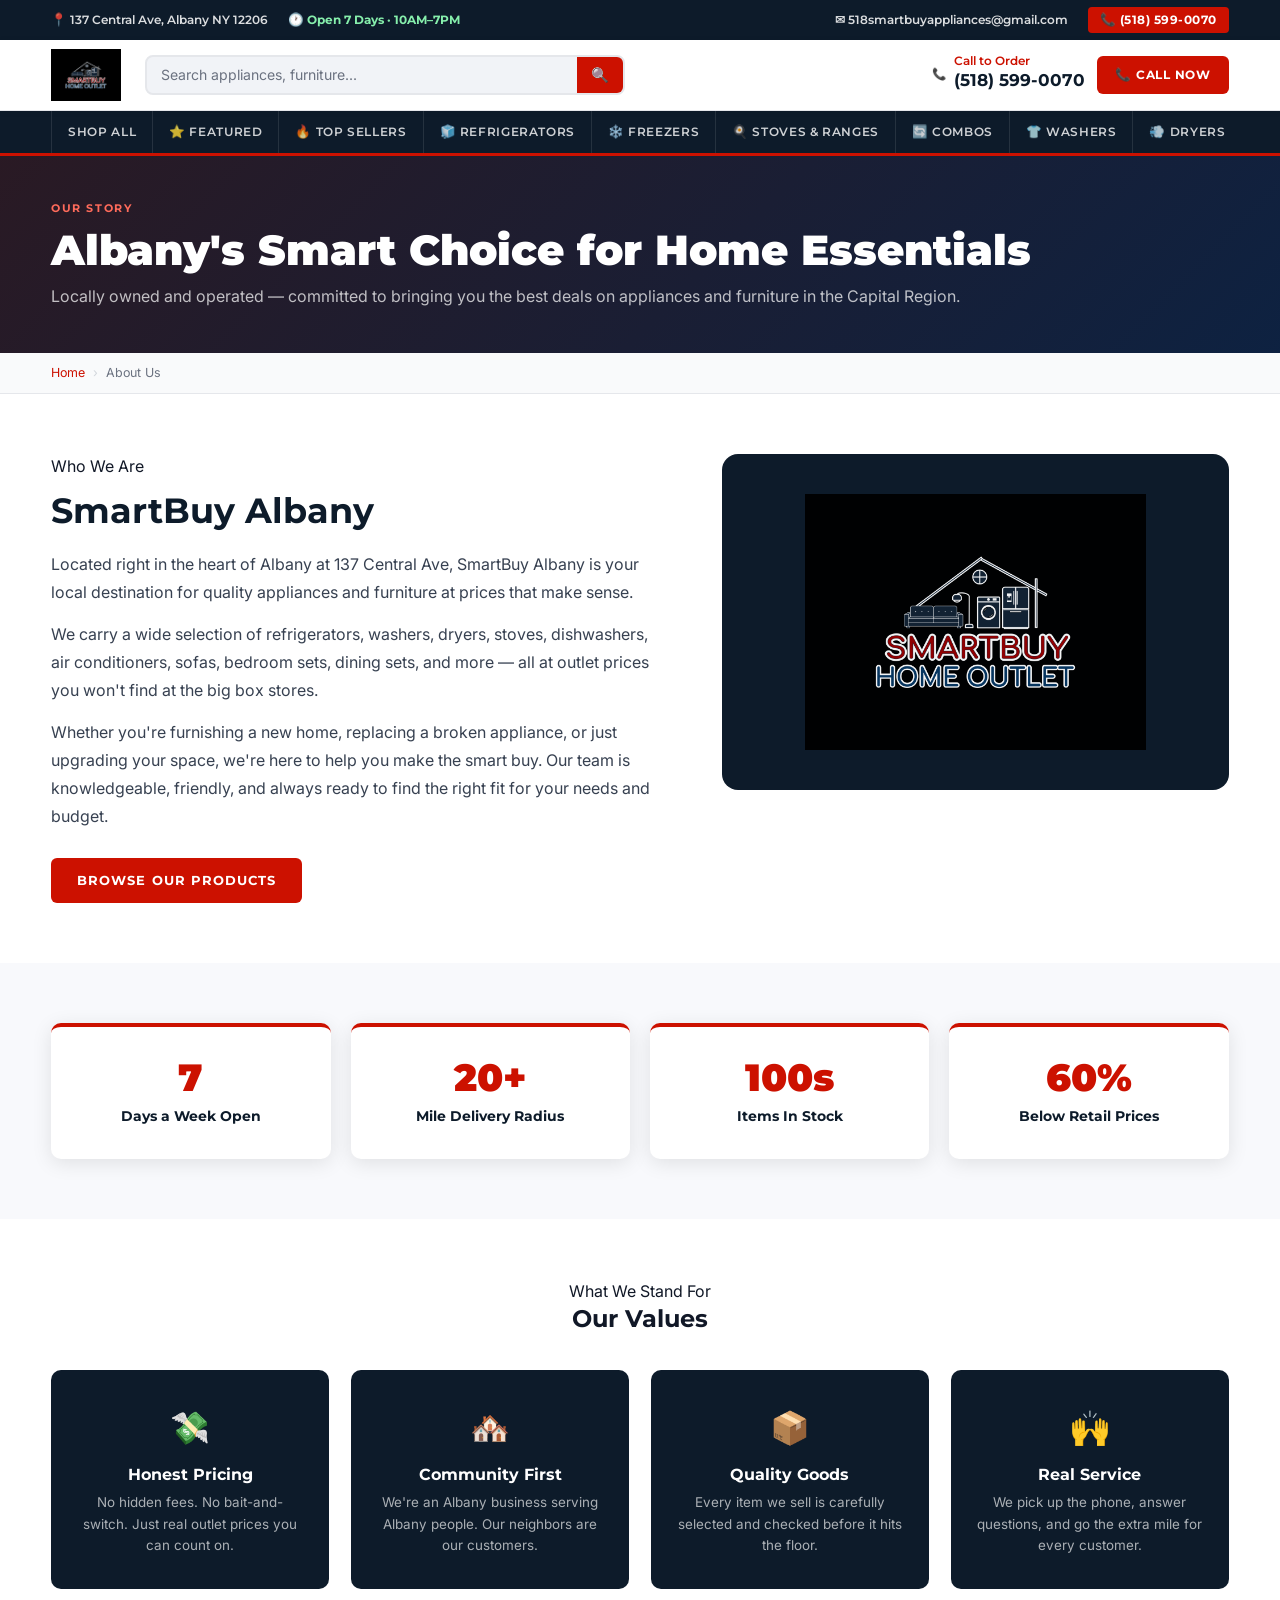
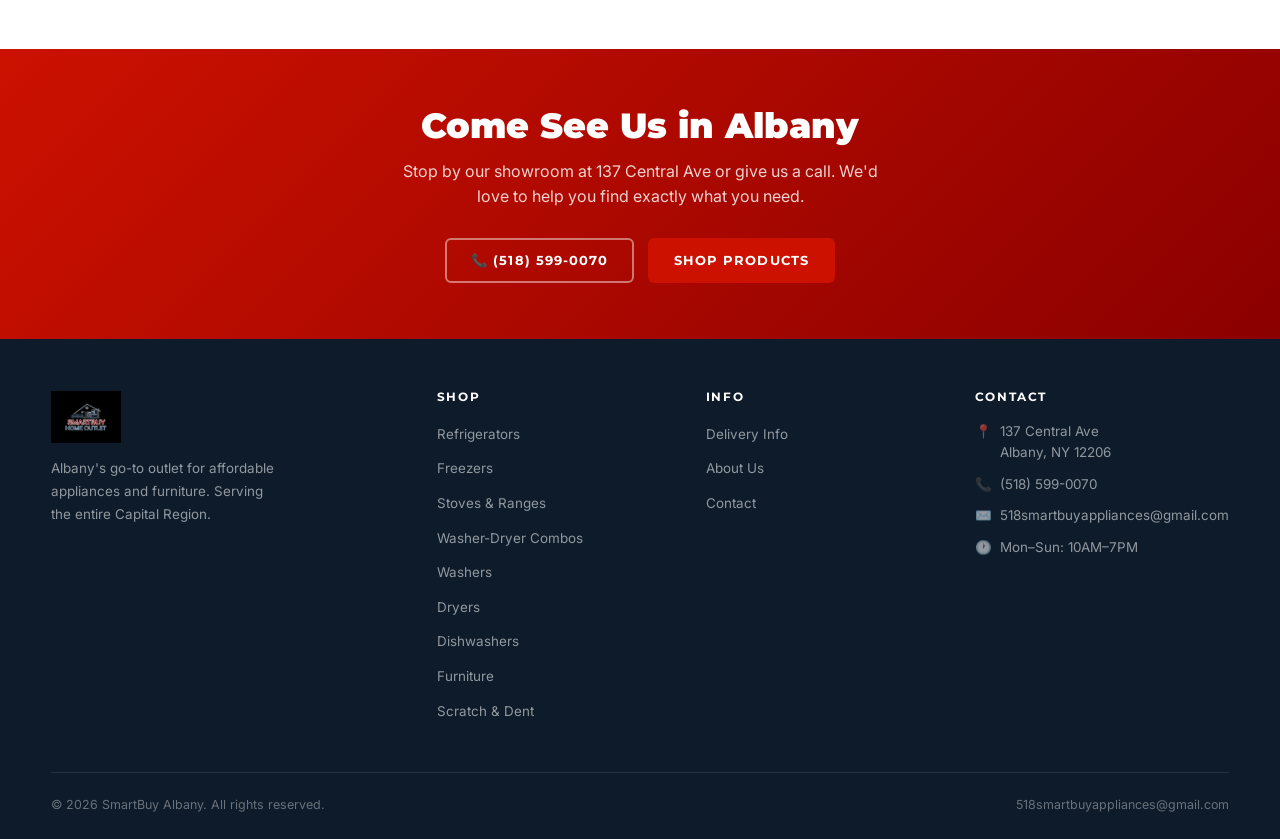
==== commit 10d30e43: "Rebrand to SmartBuy Albany, add product detail modal, polish site - Replace "SmartBuy Home Outlet" →" ====
--- a/about.html
+++ b/about.html
@@ -3,8 +3,8 @@
 <head>
   <meta charset="UTF-8" />
   <meta name="viewport" content="width=device-width, initial-scale=1.0" />
-  <title>About Us | SmartBuy Home Outlet — Albany, NY</title>
-  <meta name="description" content="Learn about SmartBuy Home Outlet — Albany's trusted source for affordable appliances and furniture at 137 Central Ave, open 7 days a week.">
+  <title>About Us | SmartBuy Albany — Albany, NY</title>
+  <meta name="description" content="Learn about SmartBuy Albany — Albany's trusted source for affordable appliances and furniture at 137 Central Ave, open 7 days a week.">
   <link rel="stylesheet" href="styles.css" />
 </head>
 <body>
@@ -27,7 +27,7 @@
   <nav class="navbar" style="position:sticky;top:0;z-index:1000;">
     <div class="container">
       <a href="index.html" class="nav-logo">
-        <img src="logo.png" alt="SmartBuy Home Outlet" />
+        <img src="logo.png" alt="SmartBuy Albany" />
       </a>
       <div class="nav-search">
         <input type="text" placeholder="Search appliances, furniture..." />
@@ -108,14 +108,14 @@
       <div class="section-2col">
         <div>
           <div class="eyebrow">Who We Are</div>
-          <h2 style="font-size:clamp(1.6rem,3.5vw,2.2rem);margin:10px 0 18px;color:var(--navy);">SmartBuy Home Outlet</h2>
-          <p style="color:var(--gray-700);margin-bottom:14px;line-height:1.75;">Located right in the heart of Albany at 137 Central Ave, SmartBuy Home Outlet is your local destination for quality appliances and furniture at prices that make sense.</p>
+          <h2 style="font-size:clamp(1.6rem,3.5vw,2.2rem);margin:10px 0 18px;color:var(--navy);">SmartBuy Albany</h2>
+          <p style="color:var(--gray-700);margin-bottom:14px;line-height:1.75;">Located right in the heart of Albany at 137 Central Ave, SmartBuy Albany is your local destination for quality appliances and furniture at prices that make sense.</p>
           <p style="color:var(--gray-700);margin-bottom:14px;line-height:1.75;">We carry a wide selection of refrigerators, washers, dryers, stoves, dishwashers, air conditioners, sofas, bedroom sets, dining sets, and more — all at outlet prices you won't find at the big box stores.</p>
           <p style="color:var(--gray-700);margin-bottom:28px;line-height:1.75;">Whether you're furnishing a new home, replacing a broken appliance, or just upgrading your space, we're here to help you make the smart buy. Our team is knowledgeable, friendly, and always ready to find the right fit for your needs and budget.</p>
           <a href="shop.html" class="btn-primary">Browse Our Products</a>
         </div>
         <div style="background:var(--navy);border-radius:var(--radius-lg);overflow:hidden;display:flex;align-items:center;justify-content:center;min-height:320px;padding:40px;">
-          <img src="logo.png" alt="SmartBuy Home Outlet" style="width:80%;opacity:0.95;" />
+          <img src="logo.png" alt="SmartBuy Albany" style="width:80%;opacity:0.95;" />
         </div>
       </div>
     </div>
@@ -194,7 +194,7 @@
     <div class="container">
       <div class="footer-grid">
         <div class="footer-brand">
-          <img src="logo.png" alt="SmartBuy Home Outlet" />
+          <img src="logo.png" alt="SmartBuy Albany" />
           <p>Albany's go-to outlet for affordable appliances and furniture. Serving the entire Capital Region.</p>
         </div>
         <div class="footer-col">
@@ -228,7 +228,7 @@
         </div>
       </div>
       <div class="footer-bar">
-        <p>&copy; 2025 SmartBuy Home Outlet. All rights reserved.</p>
+        <p>&copy; 2026 SmartBuy Albany. All rights reserved.</p>
         <a href="mailto:518smartbuyappliances@gmail.com">518smartbuyappliances@gmail.com</a>
       </div>
     </div>
--- a/styles.css
+++ b/styles.css
@@ -1,5 +1,5 @@
 /* ============================================================
-   SmartBuy Home Outlet — Full E-Commerce Stylesheet
+   SmartBuy Albany — Full E-Commerce Stylesheet
    ============================================================ */
 
 @import url('https://fonts.googleapis.com/css2?family=Montserrat:wght@400;600;700;800;900&family=Inter:wght@400;500;600&display=swap');
@@ -1151,6 +1151,214 @@
   .steps-grid { grid-template-columns: 1fr; }
 }
 
+/* ─────────────────────────────────────────────
+   PRODUCT DETAIL MODAL
+───────────────────────────────────────────── */
+.pm-overlay {
+  position: fixed;
+  inset: 0;
+  background: rgba(13, 27, 42, 0.72);
+  backdrop-filter: blur(4px);
+  -webkit-backdrop-filter: blur(4px);
+  display: none;
+  align-items: center;
+  justify-content: center;
+  z-index: 10000;
+  padding: 20px;
+  animation: pm-fade 0.18s ease;
+}
+.pm-overlay.open { display: flex; }
+@keyframes pm-fade { from { opacity: 0; } to { opacity: 1; } }
+@keyframes pm-rise { from { opacity: 0; transform: translateY(16px); } to { opacity: 1; transform: translateY(0); } }
+
+.pm-dialog {
+  background: #fff;
+  border-radius: var(--radius-lg);
+  width: 100%;
+  max-width: 960px;
+  max-height: 92vh;
+  overflow: auto;
+  position: relative;
+  box-shadow: 0 30px 80px rgba(0,0,0,0.35);
+  animation: pm-rise 0.22s ease;
+}
+.pm-close {
+  position: absolute;
+  top: 14px;
+  right: 14px;
+  width: 38px;
+  height: 38px;
+  border-radius: 50%;
+  border: none;
+  background: rgba(13,27,42,0.08);
+  color: var(--navy);
+  font-size: 1.6rem;
+  line-height: 1;
+  z-index: 5;
+  transition: background var(--transition), transform var(--transition);
+}
+.pm-close:hover { background: var(--red); color: #fff; transform: rotate(90deg); }
+
+.pm-body {
+  display: grid;
+  grid-template-columns: 1fr 1fr;
+  gap: 0;
+}
+.pm-media {
+  background: var(--gray-50);
+  position: relative;
+  aspect-ratio: 1 / 1;
+  display: flex;
+  align-items: center;
+  justify-content: center;
+  padding: 30px;
+  border-top-left-radius: var(--radius-lg);
+  border-bottom-left-radius: var(--radius-lg);
+}
+.pm-media img {
+  max-width: 100%;
+  max-height: 100%;
+  object-fit: contain;
+}
+.pm-badges {
+  position: absolute;
+  top: 18px;
+  left: 18px;
+  display: flex;
+  gap: 8px;
+  flex-wrap: wrap;
+}
+.pm-save-pill {
+  background: #16a34a;
+  color: #fff;
+  font-family: 'Montserrat', sans-serif;
+  font-size: 0.7rem;
+  font-weight: 800;
+  letter-spacing: 0.06em;
+  padding: 4px 10px;
+  border-radius: 4px;
+}
+
+.pm-info {
+  padding: 42px 40px 36px;
+  display: flex;
+  flex-direction: column;
+}
+.pm-brand {
+  font-size: 0.72rem;
+  font-weight: 700;
+  letter-spacing: 0.12em;
+  text-transform: uppercase;
+  color: var(--red);
+  margin-bottom: 10px;
+}
+.pm-name {
+  font-size: 1.5rem;
+  font-weight: 800;
+  color: var(--navy);
+  line-height: 1.25;
+  margin-bottom: 20px;
+}
+.pm-price-row {
+  display: flex;
+  align-items: baseline;
+  gap: 14px;
+  flex-wrap: wrap;
+  padding-bottom: 20px;
+  margin-bottom: 20px;
+  border-bottom: 1px solid var(--gray-200);
+}
+.pm-price {
+  font-family: 'Montserrat', sans-serif;
+  font-size: 2.2rem;
+  font-weight: 900;
+  color: var(--red);
+  line-height: 1;
+}
+.pm-was {
+  font-size: 1.05rem;
+  color: var(--gray-500);
+  text-decoration: line-through;
+}
+.pm-saved {
+  background: #dcfce7;
+  color: #15803d;
+  font-size: 0.78rem;
+  font-weight: 700;
+  padding: 4px 10px;
+  border-radius: 4px;
+  margin-left: auto;
+}
+.pm-desc {
+  color: var(--gray-700);
+  font-size: 0.96rem;
+  line-height: 1.7;
+  margin-bottom: 24px;
+}
+.pm-cta {
+  display: flex;
+  flex-direction: column;
+  gap: 10px;
+  margin-bottom: 22px;
+}
+.pm-btn-primary {
+  display: inline-flex;
+  align-items: center;
+  justify-content: center;
+  gap: 8px;
+  background: var(--red);
+  color: #fff;
+  font-family: 'Montserrat', sans-serif;
+  font-weight: 800;
+  font-size: 0.92rem;
+  letter-spacing: 0.04em;
+  padding: 15px 20px;
+  border-radius: var(--radius-sm);
+  border: none;
+  text-decoration: none;
+  transition: background var(--transition), transform var(--transition);
+}
+.pm-btn-primary:hover { background: var(--red-dark); transform: translateY(-2px); }
+.pm-btn-secondary {
+  display: inline-flex;
+  align-items: center;
+  justify-content: center;
+  gap: 8px;
+  background: var(--white);
+  color: var(--navy);
+  font-family: 'Montserrat', sans-serif;
+  font-weight: 700;
+  font-size: 0.85rem;
+  letter-spacing: 0.04em;
+  padding: 12px 18px;
+  border-radius: var(--radius-sm);
+  border: 2px solid var(--gray-200);
+  text-decoration: none;
+  transition: border-color var(--transition), color var(--transition);
+}
+.pm-btn-secondary:hover { border-color: var(--navy); color: var(--navy); }
+.pm-fineprint {
+  display: flex;
+  flex-direction: column;
+  gap: 7px;
+  padding-top: 18px;
+  border-top: 1px solid var(--gray-200);
+  font-size: 0.82rem;
+  color: var(--gray-700);
+}
+
+@media (max-width: 760px) {
+  .pm-body { grid-template-columns: 1fr; }
+  .pm-media {
+    aspect-ratio: 4 / 3;
+    border-radius: var(--radius-lg) var(--radius-lg) 0 0;
+  }
+  .pm-info { padding: 28px 24px; }
+  .pm-name { font-size: 1.2rem; }
+  .pm-price { font-size: 1.7rem; }
+  .pm-saved { margin-left: 0; }
+}
+
 /* Mobile nav drawer */
 .mobile-nav {
   display: none;
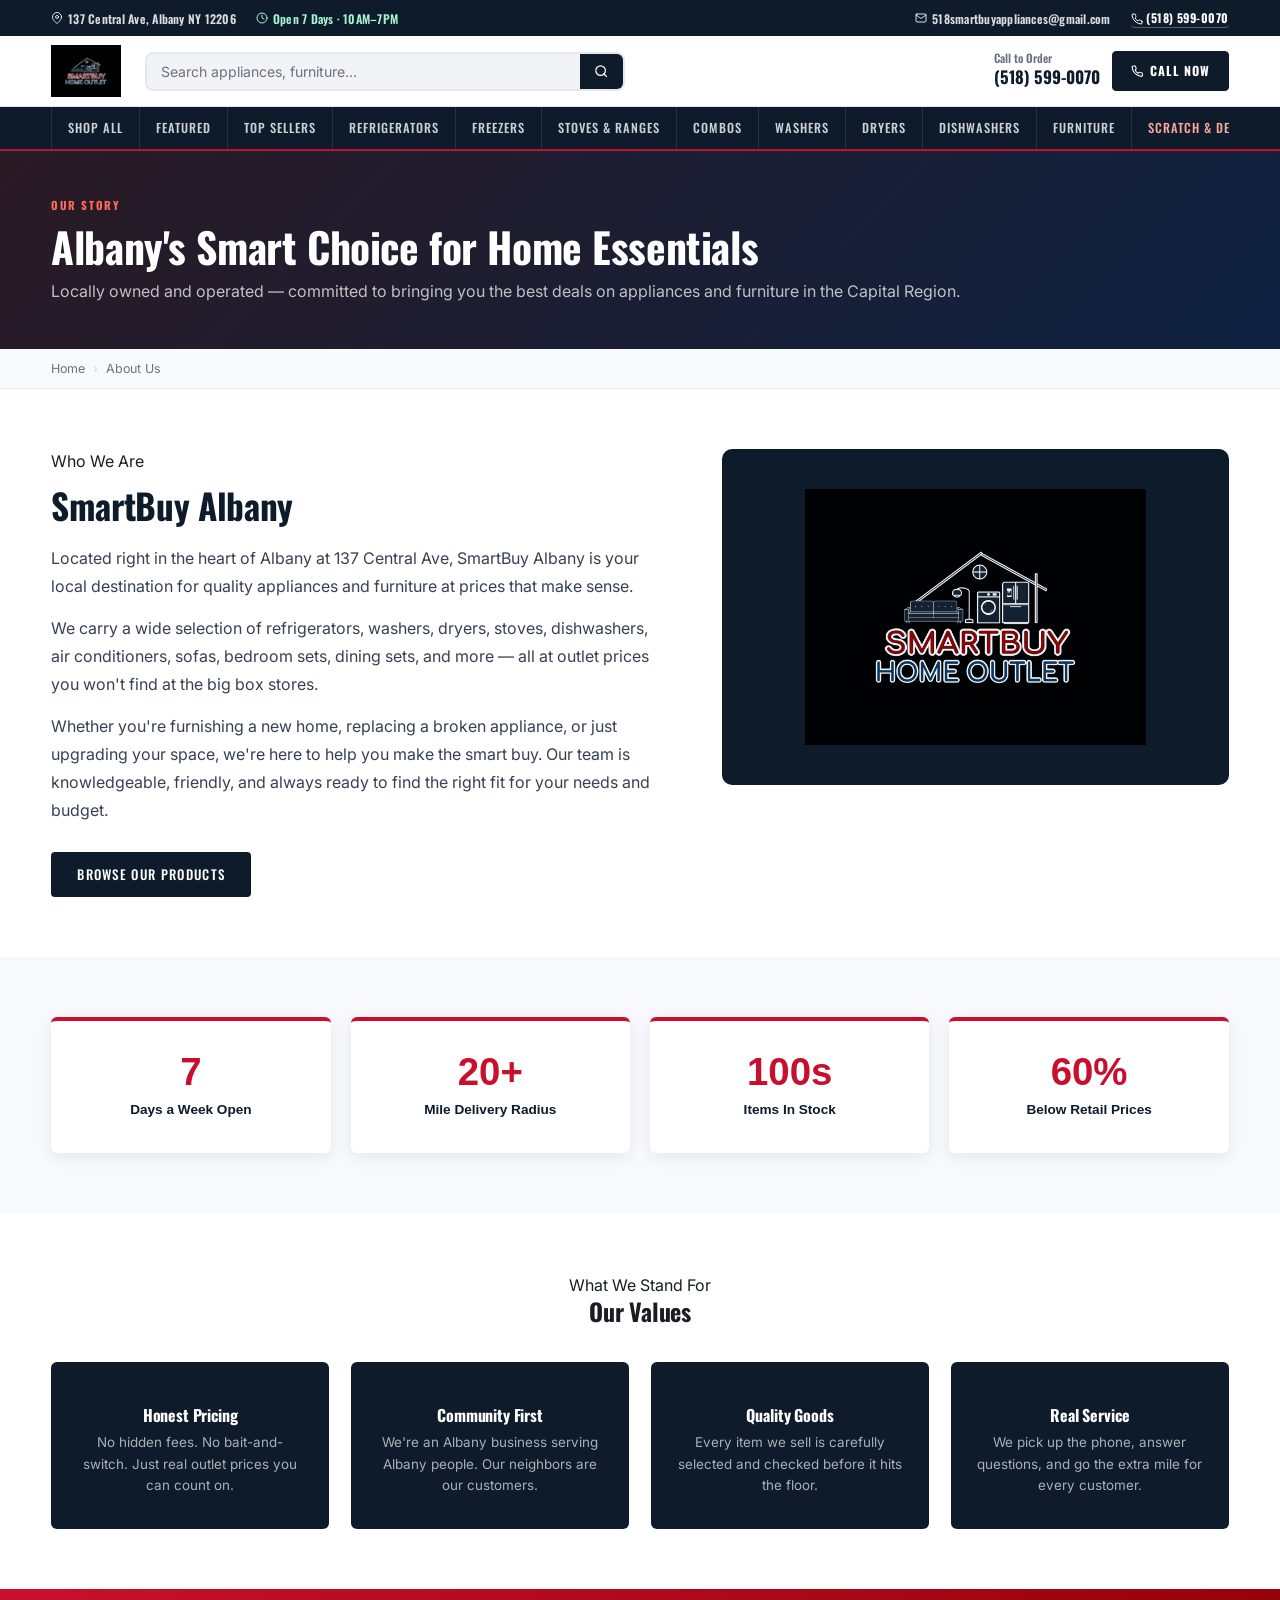
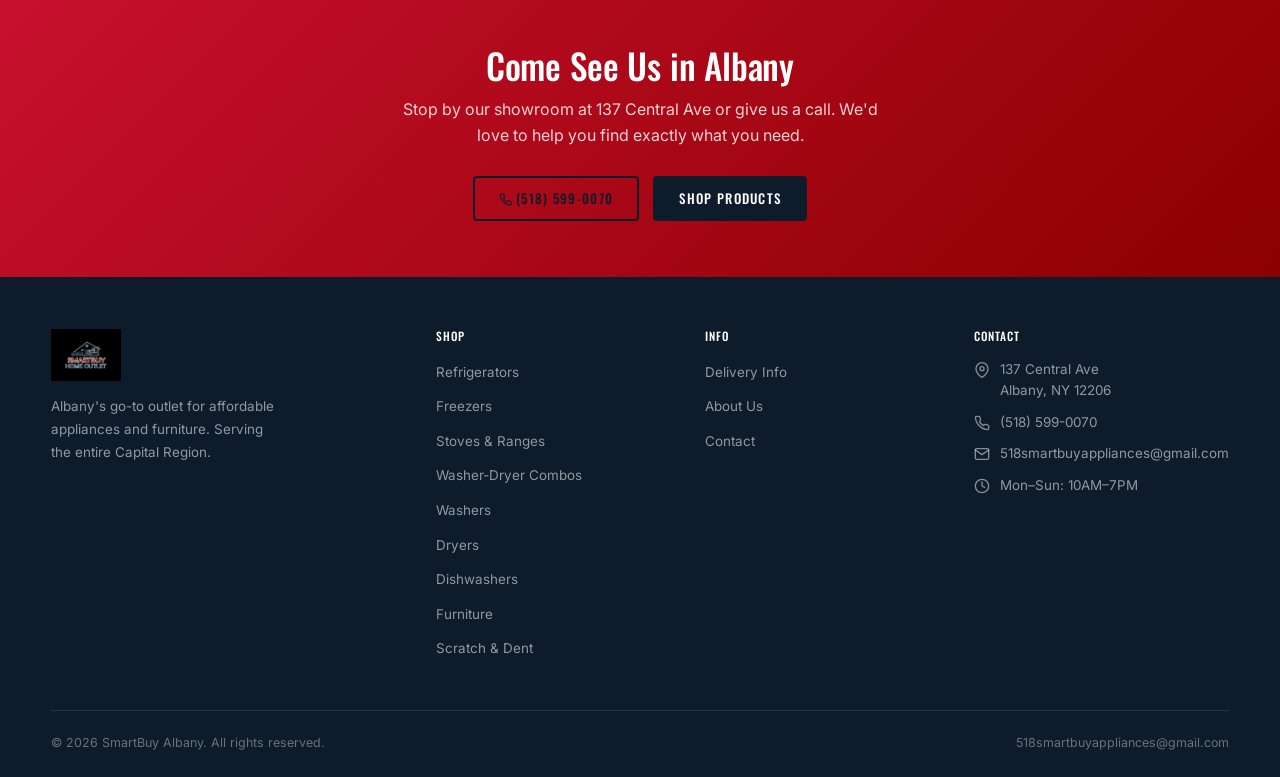
==== commit 23af3bc4: "feat: full site redesign — navy-primary palette, new typography, SVG icon sprite, motion layer - Pal" ====
--- a/about.html
+++ b/about.html
@@ -6,62 +6,83 @@
   <title>About Us | SmartBuy Albany — Albany, NY</title>
   <meta name="description" content="Learn about SmartBuy Albany — Albany's trusted source for affordable appliances and furniture at 137 Central Ave, open 7 days a week.">
   <link rel="stylesheet" href="styles.css" />
+  <script src="analytics.js" defer></script>
 </head>
 <body>
 
+  <!-- Icon sprite -->
+  <div aria-hidden="true" style="position:absolute;width:0;height:0;overflow:hidden">
+    <svg xmlns="http://www.w3.org/2000/svg"><defs>
+      <symbol id="i-phone" viewBox="0 0 24 24" fill="none" stroke="currentColor" stroke-width="2" stroke-linecap="round" stroke-linejoin="round"><path d="M22 16.92v3a2 2 0 0 1-2.18 2 19.79 19.79 0 0 1-8.63-3.07 19.5 19.5 0 0 1-6-6 19.79 19.79 0 0 1-3.07-8.67A2 2 0 0 1 4.11 2h3a2 2 0 0 1 2 1.72 12.84 12.84 0 0 0 .7 2.81 2 2 0 0 1-.45 2.11L8.09 9.91a16 16 0 0 0 6 6l1.27-1.27a2 2 0 0 1 2.11-.45 12.84 12.84 0 0 0 2.81.7A2 2 0 0 1 22 16.92z"/></symbol>
+      <symbol id="i-mail" viewBox="0 0 24 24" fill="none" stroke="currentColor" stroke-width="2" stroke-linecap="round" stroke-linejoin="round"><path d="M4 4h16c1.1 0 2 .9 2 2v12c0 1.1-.9 2-2 2H4c-1.1 0-2-.9-2-2V6c0-1.1.9-2 2-2z"/><polyline points="22,6 12,13 2,6"/></symbol>
+      <symbol id="i-pin" viewBox="0 0 24 24" fill="none" stroke="currentColor" stroke-width="2" stroke-linecap="round" stroke-linejoin="round"><path d="M21 10c0 7-9 13-9 13s-9-6-9-13a9 9 0 0 1 18 0z"/><circle cx="12" cy="10" r="3"/></symbol>
+      <symbol id="i-clock" viewBox="0 0 24 24" fill="none" stroke="currentColor" stroke-width="2" stroke-linecap="round" stroke-linejoin="round"><circle cx="12" cy="12" r="10"/><polyline points="12 6 12 12 16 14"/></symbol>
+      <symbol id="i-truck" viewBox="0 0 24 24" fill="none" stroke="currentColor" stroke-width="2" stroke-linecap="round" stroke-linejoin="round"><rect x="1" y="3" width="15" height="13"/><polygon points="16 8 20 8 23 11 23 16 16 16 16 8"/><circle cx="5.5" cy="18.5" r="2.5"/><circle cx="18.5" cy="18.5" r="2.5"/></symbol>
+      <symbol id="i-shield" viewBox="0 0 24 24" fill="none" stroke="currentColor" stroke-width="2" stroke-linecap="round" stroke-linejoin="round"><path d="M12 22s8-4 8-10V5l-8-3-8 3v7c0 6 8 10 8 10z"/></symbol>
+      <symbol id="i-star" viewBox="0 0 24 24" fill="none" stroke="currentColor" stroke-width="2" stroke-linecap="round" stroke-linejoin="round"><polygon points="12 2 15.09 8.26 22 9.27 17 14.14 18.18 21.02 12 17.77 5.82 21.02 7 14.14 2 9.27 8.91 8.26 12 2"/></symbol>
+      <symbol id="i-tag" viewBox="0 0 24 24" fill="none" stroke="currentColor" stroke-width="2" stroke-linecap="round" stroke-linejoin="round"><path d="M20.59 13.41l-7.17 7.17a2 2 0 0 1-2.83 0L2 12V2h10l8.59 8.59a2 2 0 0 1 0 2.82z"/><line x1="7" y1="7" x2="7.01" y2="7"/></symbol>
+      <symbol id="i-search" viewBox="0 0 24 24" fill="none" stroke="currentColor" stroke-width="2" stroke-linecap="round" stroke-linejoin="round"><circle cx="11" cy="11" r="8"/><line x1="21" y1="21" x2="16.65" y2="16.65"/></symbol>
+      <symbol id="i-store" viewBox="0 0 24 24" fill="none" stroke="currentColor" stroke-width="2" stroke-linecap="round" stroke-linejoin="round"><path d="M3 7l1-4h16l1 4M3 7v13a1 1 0 0 0 1 1h16a1 1 0 0 0 1-1V7M3 7h18M8 21v-8h8v8"/></symbol>
+      <symbol id="i-dollar" viewBox="0 0 24 24" fill="none" stroke="currentColor" stroke-width="2" stroke-linecap="round" stroke-linejoin="round"><line x1="12" y1="1" x2="12" y2="23"/><path d="M17 5H9.5a3.5 3.5 0 0 0 0 7h5a3.5 3.5 0 0 1 0 7H6"/></symbol>
+      <symbol id="i-arrow-right" viewBox="0 0 24 24" fill="none" stroke="currentColor" stroke-width="2" stroke-linecap="round" stroke-linejoin="round"><line x1="5" y1="12" x2="19" y2="12"/><polyline points="12 5 19 12 12 19"/></symbol>
+      <symbol id="i-info" viewBox="0 0 24 24" fill="none" stroke="currentColor" stroke-width="2" stroke-linecap="round" stroke-linejoin="round"><circle cx="12" cy="12" r="10"/><line x1="12" y1="16" x2="12" y2="12"/><line x1="12" y1="8" x2="12.01" y2="8"/></symbol>
+    </defs></svg>
+  </div>
+
+
   <!-- ── Top Info Bar ── -->
   <div class="topbar">
     <div class="container">
       <div class="topbar-left">
-        <span class="topbar-item">📍 137 Central Ave, Albany NY 12206</span>
-        <span class="topbar-item topbar-hours">🕐 Open 7 Days · 10AM–7PM</span>
+        <span class="topbar-item"><svg class="icon"><use href="#i-pin"/></svg> 137 Central Ave, Albany NY 12206</span>
+        <span class="topbar-item topbar-hours"><svg class="icon"><use href="#i-clock"/></svg> Open 7 Days · 10AM–7PM</span>
       </div>
       <div class="topbar-right">
-        <a href="mailto:518smartbuyappliances@gmail.com" class="topbar-item">✉ 518smartbuyappliances@gmail.com</a>
-        <a href="tel:5185990070" class="topbar-phone">📞 (518) 599-0070</a>
+        <a href="mailto:518smartbuyappliances@gmail.com" class="topbar-item"><svg class="icon"><use href="#i-mail"/></svg> 518smartbuyappliances@gmail.com</a>
+        <a href="tel:5185990070" class="topbar-phone"><svg class="icon"><use href="#i-phone"/></svg> (518) 599-0070</a>
       </div>
     </div>
   </div>
 
   <!-- ── Main Navbar ── -->
-  <nav class="navbar" style="position:sticky;top:0;z-index:1000;">
+  <nav class="navbar" id="mainNav" style="position:sticky;top:0;z-index:1000;">
     <div class="container">
       <a href="index.html" class="nav-logo">
         <img src="logo.png" alt="SmartBuy Albany" />
       </a>
       <div class="nav-search">
         <input type="text" placeholder="Search appliances, furniture..." />
-        <button aria-label="Search">🔍</button>
+        <button aria-label="Search"><svg class="icon"><use href="#i-search"/></svg></button>
       </div>
       <div class="nav-right">
         <div class="nav-phone">
-          <span class="nav-phone-icon">📞</span>
+          <span class="nav-phone-icon"></span>
           <div>
             <span>Call to Order</span>
             <strong>(518) 599-0070</strong>
           </div>
         </div>
-        <a href="tel:5185990070" class="nav-cta-btn">📞 Call Now</a>
+        <a href="tel:5185990070" class="nav-cta-btn"><svg class="icon"><use href="#i-phone"/></svg> Call Now</a>
       </div>
       <div class="nav-toggle" onclick="toggleMobileNav()">
         <span></span><span></span><span></span>
       </div>
     </div>
     <div class="mobile-nav" id="mobileNav">
-      <a href="index.html">🏠 Home</a>
-      <a href="shop.html">🛒 Shop All</a>
-      <a href="shop.html?cat=refrigerators">🧊 Refrigerators</a>
-      <a href="shop.html?cat=freezers">❄️ Freezers</a>
-      <a href="shop.html?cat=stoves">🍳 Stoves &amp; Ranges</a>
-      <a href="shop.html?cat=washers-dryers-combos">🔄 Washer-Dryer Combos</a>
-      <a href="shop.html?cat=washers">👕 Washers</a>
-      <a href="shop.html?cat=dryers">💨 Dryers</a>
-      <a href="shop.html?cat=dishwashers">🍽️ Dishwashers</a>
-      <a href="shop.html?cat=furniture">🛋️ Furniture</a>
-      <a href="shop.html?cat=scratch-dent" class="red-link">🏷️ Scratch &amp; Dent</a>
-      <a href="delivery.html">🚚 Delivery</a>
-      <a href="about.html">ℹ️ About</a>
-      <a href="contact.html">📞 Contact</a>
+      <a href="index.html">Home</a>
+      <a href="shop.html">Shop All</a>
+      <a href="shop.html?cat=refrigerators">Refrigerators</a>
+      <a href="shop.html?cat=freezers">Freezers</a>
+      <a href="shop.html?cat=stoves">Stoves &amp; Ranges</a>
+      <a href="shop.html?cat=washers-dryers-combos">Washer-Dryer Combos</a>
+      <a href="shop.html?cat=washers">Washers</a>
+      <a href="shop.html?cat=dryers">Dryers</a>
+      <a href="shop.html?cat=dishwashers">Dishwashers</a>
+      <a href="shop.html?cat=furniture">Furniture</a>
+      <a href="shop.html?cat=scratch-dent" class="red-link">Scratch &amp; Dent</a>
+      <a href="delivery.html"><svg class="icon"><use href="#i-truck"/></svg> Delivery</a>
+      <a href="about.html">About</a>
+      <a href="contact.html"><svg class="icon"><use href="#i-phone"/></svg> Contact</a>
     </div>
   </nav>
 
@@ -69,18 +90,18 @@
   <div class="cat-nav">
     <div class="container">
       <a href="shop.html">Shop All</a>
-      <a href="shop.html?cat=featured">⭐ Featured</a>
-      <a href="shop.html?cat=top-sellers">🔥 Top Sellers</a>
-      <a href="shop.html?cat=refrigerators">🧊 Refrigerators</a>
-      <a href="shop.html?cat=freezers">❄️ Freezers</a>
-      <a href="shop.html?cat=stoves">🍳 Stoves &amp; Ranges</a>
-      <a href="shop.html?cat=washers-dryers-combos">🔄 Combos</a>
-      <a href="shop.html?cat=washers">👕 Washers</a>
-      <a href="shop.html?cat=dryers">💨 Dryers</a>
-      <a href="shop.html?cat=dishwashers">🍽️ Dishwashers</a>
-      <a href="shop.html?cat=furniture">🛋️ Furniture</a>
-      <a href="shop.html?cat=scratch-dent" class="sd-link">🏷️ Scratch &amp; Dent</a>
-      <a href="delivery.html">🚚 Delivery</a>
+      <a href="shop.html?cat=featured">Featured</a>
+      <a href="shop.html?cat=top-sellers">Top Sellers</a>
+      <a href="shop.html?cat=refrigerators">Refrigerators</a>
+      <a href="shop.html?cat=freezers">Freezers</a>
+      <a href="shop.html?cat=stoves">Stoves &amp; Ranges</a>
+      <a href="shop.html?cat=washers-dryers-combos">Combos</a>
+      <a href="shop.html?cat=washers">Washers</a>
+      <a href="shop.html?cat=dryers">Dryers</a>
+      <a href="shop.html?cat=dishwashers">Dishwashers</a>
+      <a href="shop.html?cat=furniture">Furniture</a>
+      <a href="shop.html?cat=scratch-dent" class="sd-link">Scratch &amp; Dent</a>
+      <a href="delivery.html"><svg class="icon"><use href="#i-truck"/></svg> Delivery</a>
     </div>
   </div>
 
@@ -154,22 +175,22 @@
       </div>
       <div style="display:grid;grid-template-columns:repeat(auto-fit,minmax(220px,1fr));gap:22px;">
         <div style="background:var(--navy);color:#fff;border-radius:var(--radius);padding:32px 24px;text-align:center;">
-          <div style="font-size:2rem;margin-bottom:12px;">💸</div>
+          <div style="font-size:2rem;margin-bottom:12px;"></div>
           <h3 style="color:#fff;font-size:1rem;margin-bottom:8px;">Honest Pricing</h3>
           <p style="font-size:0.84rem;color:rgba(255,255,255,0.65);">No hidden fees. No bait-and-switch. Just real outlet prices you can count on.</p>
         </div>
         <div style="background:var(--navy);color:#fff;border-radius:var(--radius);padding:32px 24px;text-align:center;">
-          <div style="font-size:2rem;margin-bottom:12px;">🏘️</div>
+          <div style="font-size:2rem;margin-bottom:12px;"></div>
           <h3 style="color:#fff;font-size:1rem;margin-bottom:8px;">Community First</h3>
           <p style="font-size:0.84rem;color:rgba(255,255,255,0.65);">We're an Albany business serving Albany people. Our neighbors are our customers.</p>
         </div>
         <div style="background:var(--navy);color:#fff;border-radius:var(--radius);padding:32px 24px;text-align:center;">
-          <div style="font-size:2rem;margin-bottom:12px;">📦</div>
+          <div style="font-size:2rem;margin-bottom:12px;"></div>
           <h3 style="color:#fff;font-size:1rem;margin-bottom:8px;">Quality Goods</h3>
           <p style="font-size:0.84rem;color:rgba(255,255,255,0.65);">Every item we sell is carefully selected and checked before it hits the floor.</p>
         </div>
         <div style="background:var(--navy);color:#fff;border-radius:var(--radius);padding:32px 24px;text-align:center;">
-          <div style="font-size:2rem;margin-bottom:12px;">🙌</div>
+          <div style="font-size:2rem;margin-bottom:12px;"></div>
           <h3 style="color:#fff;font-size:1rem;margin-bottom:8px;">Real Service</h3>
           <p style="font-size:0.84rem;color:rgba(255,255,255,0.65);">We pick up the phone, answer questions, and go the extra mile for every customer.</p>
         </div>
@@ -183,7 +204,7 @@
       <h2>Come See Us in Albany</h2>
       <p>Stop by our showroom at 137 Central Ave or give us a call. We'd love to help you find exactly what you need.</p>
       <div class="cta-btns">
-        <a href="tel:5185990070" class="btn-outline-dark">📞 (518) 599-0070</a>
+        <a href="tel:5185990070" class="btn-outline-dark"><svg class="icon"><use href="#i-phone"/></svg> (518) 599-0070</a>
         <a href="shop.html" class="btn-primary">Shop Products</a>
       </div>
     </div>
@@ -221,10 +242,10 @@
         </div>
         <div class="footer-col">
           <h4>Contact</h4>
-          <div class="footer-detail">📍 <span>137 Central Ave<br>Albany, NY 12206</span></div>
-          <div class="footer-detail">📞 <a href="tel:5185990070">(518) 599-0070</a></div>
-          <div class="footer-detail">✉️ <a href="mailto:518smartbuyappliances@gmail.com">518smartbuyappliances@gmail.com</a></div>
-          <div class="footer-detail">🕐 <span>Mon–Sun: 10AM–7PM</span></div>
+          <div class="footer-detail"><svg class="icon"><use href="#i-pin"/></svg> <span>137 Central Ave<br>Albany, NY 12206</span></div>
+          <div class="footer-detail"><svg class="icon"><use href="#i-phone"/></svg> <a href="tel:5185990070">(518) 599-0070</a></div>
+          <div class="footer-detail"><svg class="icon"><use href="#i-mail"/></svg> <a href="mailto:518smartbuyappliances@gmail.com">518smartbuyappliances@gmail.com</a></div>
+          <div class="footer-detail"><svg class="icon"><use href="#i-clock"/></svg> <span>Mon–Sun: 10AM–7PM</span></div>
         </div>
       </div>
       <div class="footer-bar">
--- a/styles.css
+++ b/styles.css
@@ -2,16 +2,18 @@
    SmartBuy Albany — Full E-Commerce Stylesheet
    ============================================================ */
 
-@import url('https://fonts.googleapis.com/css2?family=Montserrat:wght@400;600;700;800;900&family=Inter:wght@400;500;600&display=swap');
+@import url('https://fonts.googleapis.com/css2?family=Anton&family=Inter:wght@400;500;600;700&family=Oswald:wght@400;500;600;700&display=swap');
 
 :root {
-  --red:        #CC1100;
-  --red-dark:   #a50e00;
-  --red-light:  #ff2a14;
-  --blue:       #1040AA;
-  --blue-dark:  #0c2f7e;
+  /* Sale-only red (restrained) */
+  --red:        #C8102E;
+  --red-dark:   #a50e25;
+  --red-deep:   #990A0A;
+  /* Navy is the primary brand color now */
   --navy:       #0D1B2A;
   --navy-mid:   #152437;
+  --navy-soft:  #1e2d3d;
+  --accent-blue:#0332A9;
   --white:      #ffffff;
   --off-white:  #f8f9fc;
   --gray-50:    #f9fafb;
@@ -20,14 +22,16 @@
   --gray-300:   #d1d5db;
   --gray-500:   #6b7280;
   --gray-700:   #374151;
-  --text:       #111827;
-  --radius-sm:  6px;
-  --radius:     10px;
-  --radius-lg:  16px;
-  --shadow-sm:  0 1px 6px rgba(0,0,0,0.08);
-  --shadow:     0 4px 20px rgba(0,0,0,0.10);
-  --shadow-lg:  0 8px 40px rgba(0,0,0,0.14);
+  --text:       #1a1d23;
+  /* Sharper, more retail-feel radii */
+  --radius-sm:  4px;
+  --radius:     6px;
+  --radius-lg:  10px;
+  --shadow-sm:  0 1px 3px rgba(13,27,42,0.06);
+  --shadow:     0 4px 16px rgba(13,27,42,0.08);
+  --shadow-lg:  0 16px 48px rgba(13,27,42,0.14);
   --transition: 0.2s ease;
+  --ease-out:   cubic-bezier(0.33, 1, 0.68, 1);
 }
 
 *, *::before, *::after { box-sizing: border-box; margin: 0; padding: 0; }
@@ -36,7 +40,7 @@
 img { max-width: 100%; display: block; }
 a { color: inherit; text-decoration: none; }
 ul { list-style: none; }
-h1,h2,h3,h4,h5 { font-family: 'Montserrat', sans-serif; line-height: 1.2; }
+h1,h2,h3,h4,h5 { font-family: 'Oswald', sans-serif; line-height: 1.15; letter-spacing: -0.01em; }
 button { cursor: pointer; font-family: 'Inter', sans-serif; }
 
 .container { width: 92%; max-width: 1200px; margin: 0 auto; }
@@ -48,7 +52,7 @@
   background: var(--navy);
   color: rgba(255,255,255,0.85);
   font-size: 0.78rem;
-  font-family: 'Montserrat', sans-serif;
+  font-family: 'Oswald', sans-serif;
   font-weight: 600;
   padding: 7px 0;
 }
@@ -144,7 +148,7 @@
   display: flex;
   align-items: center;
   gap: 8px;
-  font-family: 'Montserrat', sans-serif;
+  font-family: 'Oswald', sans-serif;
   font-weight: 700;
   font-size: 1.05rem;
   color: var(--navy);
@@ -158,7 +162,7 @@
   gap: 6px;
   background: var(--red);
   color: #fff;
-  font-family: 'Montserrat', sans-serif;
+  font-family: 'Oswald', sans-serif;
   font-weight: 700;
   font-size: 0.78rem;
   letter-spacing: 0.06em;
@@ -208,7 +212,7 @@
   align-items: center;
   gap: 6px;
   color: rgba(255,255,255,0.80);
-  font-family: 'Montserrat', sans-serif;
+  font-family: 'Oswald', sans-serif;
   font-weight: 600;
   font-size: 0.78rem;
   letter-spacing: 0.05em;
@@ -252,7 +256,7 @@
   gap: 8px;
   background: var(--red);
   color: #fff;
-  font-family: 'Montserrat', sans-serif;
+  font-family: 'Oswald', sans-serif;
   font-size: 0.72rem;
   font-weight: 700;
   letter-spacing: 0.14em;
@@ -279,7 +283,7 @@
 .btn-hero-primary {
   background: var(--red);
   color: #fff;
-  font-family: 'Montserrat', sans-serif;
+  font-family: 'Oswald', sans-serif;
   font-weight: 700;
   font-size: 0.88rem;
   letter-spacing: 0.06em;
@@ -294,7 +298,7 @@
 .btn-hero-secondary {
   background: transparent;
   color: #fff;
-  font-family: 'Montserrat', sans-serif;
+  font-family: 'Oswald', sans-serif;
   font-weight: 700;
   font-size: 0.88rem;
   letter-spacing: 0.06em;
@@ -315,7 +319,7 @@
 }
 .hero-stat strong {
   display: block;
-  font-family: 'Montserrat', sans-serif;
+  font-family: 'Oswald', sans-serif;
   font-size: 1.6rem;
   font-weight: 900;
   color: #fff;
@@ -343,7 +347,7 @@
   flex-wrap: wrap;
 }
 .section-head-left .eyebrow {
-  font-family: 'Montserrat', sans-serif;
+  font-family: 'Oswald', sans-serif;
   font-size: 0.7rem;
   font-weight: 700;
   letter-spacing: 0.16em;
@@ -357,7 +361,7 @@
   color: var(--navy);
 }
 .view-all {
-  font-family: 'Montserrat', sans-serif;
+  font-family: 'Oswald', sans-serif;
   font-size: 0.78rem;
   font-weight: 700;
   letter-spacing: 0.08em;
@@ -515,7 +519,7 @@
   position: absolute;
   top: 10px;
   left: 10px;
-  font-family: 'Montserrat', sans-serif;
+  font-family: 'Oswald', sans-serif;
   font-size: 0.62rem;
   font-weight: 800;
   letter-spacing: 0.08em;
@@ -533,7 +537,7 @@
   right: 10px;
   background: #16a34a;
   color: #fff;
-  font-family: 'Montserrat', sans-serif;
+  font-family: 'Oswald', sans-serif;
   font-size: 0.68rem;
   font-weight: 700;
   padding: 3px 7px;
@@ -569,7 +573,7 @@
   margin-bottom: 12px;
 }
 .price-sale {
-  font-family: 'Montserrat', sans-serif;
+  font-family: 'Oswald', sans-serif;
   font-size: 1.25rem;
   font-weight: 800;
   color: var(--red);
@@ -584,7 +588,7 @@
   width: 100%;
   background: var(--navy);
   color: #fff;
-  font-family: 'Montserrat', sans-serif;
+  font-family: 'Oswald', sans-serif;
   font-weight: 700;
   font-size: 0.78rem;
   letter-spacing: 0.08em;
@@ -614,7 +618,7 @@
 .promo-badge {
   background: rgba(255,255,255,0.2);
   border: 2px solid rgba(255,255,255,0.5);
-  font-family: 'Montserrat', sans-serif;
+  font-family: 'Oswald', sans-serif;
   font-size: 0.7rem;
   font-weight: 800;
   letter-spacing: 0.14em;
@@ -637,7 +641,7 @@
 .promo-btn {
   background: #fff;
   color: var(--red);
-  font-family: 'Montserrat', sans-serif;
+  font-family: 'Oswald', sans-serif;
   font-weight: 800;
   font-size: 0.82rem;
   letter-spacing: 0.08em;
@@ -710,7 +714,7 @@
 .sidebar-box-head {
   background: var(--navy);
   color: #fff;
-  font-family: 'Montserrat', sans-serif;
+  font-family: 'Oswald', sans-serif;
   font-size: 0.75rem;
   font-weight: 700;
   letter-spacing: 0.10em;
@@ -815,7 +819,7 @@
 }
 .page-hero .container { position: relative; }
 .page-hero .eyebrow {
-  font-family: 'Montserrat', sans-serif;
+  font-family: 'Oswald', sans-serif;
   font-size: 0.70rem;
   font-weight: 700;
   letter-spacing: 0.14em;
@@ -871,7 +875,7 @@
 .form-group { margin-bottom: 18px; }
 .form-group label {
   display: block;
-  font-family: 'Montserrat', sans-serif;
+  font-family: 'Oswald', sans-serif;
   font-size: 0.75rem;
   font-weight: 700;
   letter-spacing: 0.08em;
@@ -926,7 +930,7 @@
   letter-spacing: 0.1em;
   text-transform: uppercase;
   margin-bottom: 4px;
-  font-family: 'Montserrat', sans-serif;
+  font-family: 'Oswald', sans-serif;
   font-weight: 700;
 }
 .info-card p, .info-card a {
@@ -985,7 +989,7 @@
   border-radius: 50%;
   background: var(--red);
   color: #fff;
-  font-family: 'Montserrat', sans-serif;
+  font-family: 'Oswald', sans-serif;
   font-weight: 800;
   font-size: 1.1rem;
   display: flex;
@@ -999,7 +1003,7 @@
 /* FAQ */
 .faq-list { max-width: 720px; margin: 0 auto; }
 .faq-item { background: var(--white); border-radius: var(--radius); box-shadow: var(--shadow-sm); margin-bottom: 12px; overflow: hidden; }
-.faq-q { width: 100%; text-align: left; padding: 18px 22px; background: none; border: none; font-family: 'Montserrat', sans-serif; font-weight: 700; font-size: 0.92rem; color: var(--navy); display: flex; justify-content: space-between; align-items: center; }
+.faq-q { width: 100%; text-align: left; padding: 18px 22px; background: none; border: none; font-family: 'Oswald', sans-serif; font-weight: 700; font-size: 0.92rem; color: var(--navy); display: flex; justify-content: space-between; align-items: center; }
 .faq-q .arr { color: var(--red); transition: transform var(--transition); font-size: 1rem; }
 .faq-q.open .arr { transform: rotate(180deg); }
 .faq-a { display: none; padding: 0 22px 16px; font-size: 0.88rem; color: var(--gray-700); line-height: 1.7; }
@@ -1027,7 +1031,7 @@
   max-width: 230px;
 }
 .footer-col h4 {
-  font-family: 'Montserrat', sans-serif;
+  font-family: 'Oswald', sans-serif;
   font-size: 0.72rem;
   font-weight: 700;
   letter-spacing: 0.14em;
@@ -1072,7 +1076,7 @@
   display: inline-block;
   background: var(--red);
   color: #fff;
-  font-family: 'Montserrat', sans-serif;
+  font-family: 'Oswald', sans-serif;
   font-weight: 700;
   font-size: 0.82rem;
   letter-spacing: 0.08em;
@@ -1088,7 +1092,7 @@
   display: inline-block;
   background: transparent;
   color: #fff;
-  font-family: 'Montserrat', sans-serif;
+  font-family: 'Oswald', sans-serif;
   font-weight: 700;
   font-size: 0.82rem;
   letter-spacing: 0.08em;
@@ -1231,7 +1235,7 @@
 .pm-save-pill {
   background: #16a34a;
   color: #fff;
-  font-family: 'Montserrat', sans-serif;
+  font-family: 'Oswald', sans-serif;
   font-size: 0.7rem;
   font-weight: 800;
   letter-spacing: 0.06em;
@@ -1269,7 +1273,7 @@
   border-bottom: 1px solid var(--gray-200);
 }
 .pm-price {
-  font-family: 'Montserrat', sans-serif;
+  font-family: 'Oswald', sans-serif;
   font-size: 2.2rem;
   font-weight: 900;
   color: var(--red);
@@ -1308,7 +1312,7 @@
   gap: 8px;
   background: var(--red);
   color: #fff;
-  font-family: 'Montserrat', sans-serif;
+  font-family: 'Oswald', sans-serif;
   font-weight: 800;
   font-size: 0.92rem;
   letter-spacing: 0.04em;
@@ -1326,7 +1330,7 @@
   gap: 8px;
   background: var(--white);
   color: var(--navy);
-  font-family: 'Montserrat', sans-serif;
+  font-family: 'Oswald', sans-serif;
   font-weight: 700;
   font-size: 0.85rem;
   letter-spacing: 0.04em;
@@ -1348,15 +1352,45 @@
 }
 
 @media (max-width: 760px) {
+  .pm-overlay { padding: 0; align-items: stretch; }
+  .pm-dialog {
+    max-width: 100%;
+    max-height: 100vh;
+    max-height: 100dvh;
+    height: 100vh;
+    height: 100dvh;
+    border-radius: 0;
+    -webkit-overflow-scrolling: touch;
+  }
   .pm-body { grid-template-columns: 1fr; }
   .pm-media {
-    aspect-ratio: 4 / 3;
-    border-radius: var(--radius-lg) var(--radius-lg) 0 0;
+    aspect-ratio: auto;
+    height: 44vh;
+    min-height: 220px;
+    padding: 20px;
+    border-radius: 0;
   }
-  .pm-info { padding: 28px 24px; }
-  .pm-name { font-size: 1.2rem; }
-  .pm-price { font-size: 1.7rem; }
-  .pm-saved { margin-left: 0; }
+  .pm-badges { top: 12px; left: 12px; }
+  .pm-close {
+    top: 10px;
+    right: 10px;
+    width: 34px;
+    height: 34px;
+    background: rgba(255,255,255,0.92);
+    box-shadow: 0 2px 6px rgba(0,0,0,0.15);
+  }
+  .pm-info { padding: 22px 18px 28px; }
+  .pm-brand { font-size: 0.68rem; }
+  .pm-name { font-size: 1.15rem; margin-bottom: 14px; }
+  .pm-price-row { gap: 10px; padding-bottom: 14px; margin-bottom: 14px; }
+  .pm-price { font-size: 1.6rem; }
+  .pm-was { font-size: 0.95rem; }
+  .pm-saved { margin-left: 0; font-size: 0.72rem; }
+  .pm-desc { font-size: 0.9rem; margin-bottom: 18px; }
+  .pm-cta { gap: 8px; margin-bottom: 16px; }
+  .pm-btn-primary { padding: 13px 16px; font-size: 0.88rem; }
+  .pm-btn-secondary { padding: 11px 14px; font-size: 0.82rem; }
+  .pm-fineprint { font-size: 0.78rem; padding-top: 14px; }
 }
 
 /* Mobile nav drawer */
@@ -1376,7 +1410,7 @@
 .mobile-nav.open { display: flex; }
 .mobile-nav a {
   padding: 11px 24px;
-  font-family: 'Montserrat', sans-serif;
+  font-family: 'Oswald', sans-serif;
   font-weight: 600;
   font-size: 0.88rem;
   color: var(--navy);
@@ -1385,3 +1419,396 @@
 }
 .mobile-nav a:hover { background: var(--gray-50); }
 .mobile-nav a.red-link { color: var(--red); }
+
+/* ══════════════════════════════════════════════════════════════
+   V2 REDESIGN OVERRIDES — navy primary, red sale-only, motion
+   ══════════════════════════════════════════════════════════════ */
+
+/* ── SVG icon base ── */
+.icon {
+  width: 1em;
+  height: 1em;
+  display: inline-block;
+  vertical-align: -0.15em;
+  fill: none;
+  stroke: currentColor;
+  flex-shrink: 0;
+}
+.icon-lg { width: 1.5em; height: 1.5em; }
+.icon-xl { width: 2em; height: 2em; }
+
+/* ── Hero v2: split layout with lifestyle photo ── */
+.hero {
+  padding: 88px 0 96px;
+  background: linear-gradient(135deg, var(--navy) 0%, var(--navy-mid) 100%);
+}
+.hero::after { display: none; }
+.hero .container {
+  display: grid;
+  grid-template-columns: 1.15fr 1fr;
+  gap: 56px;
+  align-items: center;
+  position: relative;
+}
+.hero-content { max-width: none; }
+.hero-badge {
+  background: transparent;
+  border: 1px solid rgba(255,255,255,0.22);
+  color: rgba(255,255,255,0.85);
+  padding: 6px 14px;
+  font-size: 0.68rem;
+  letter-spacing: 0.18em;
+}
+.hero h1 {
+  font-family: 'Anton', sans-serif;
+  font-weight: 400; /* Anton has one weight */
+  font-size: clamp(2.8rem, 6vw, 4.8rem);
+  letter-spacing: -0.01em;
+  line-height: 1.02;
+  text-transform: uppercase;
+  margin-bottom: 20px;
+}
+.hero h1 em {
+  font-style: normal;
+  color: #fff;
+  display: block;
+  font-size: 0.85em;
+  background: linear-gradient(90deg, #fff 0%, rgba(255,255,255,0.6) 100%);
+  -webkit-background-clip: text;
+  background-clip: text;
+  -webkit-text-fill-color: transparent;
+}
+.hero p {
+  font-size: 1.02rem;
+  max-width: 520px;
+  line-height: 1.65;
+}
+.hero-media {
+  position: relative;
+  aspect-ratio: 4/3;
+  border-radius: var(--radius-lg);
+  overflow: hidden;
+  box-shadow: 0 40px 80px -20px rgba(0,0,0,0.5);
+}
+.hero-media img {
+  width: 100%;
+  height: 100%;
+  object-fit: cover;
+  transition: transform 12s linear;
+}
+.hero-media:hover img { transform: scale(1.04); }
+.hero-media::after {
+  content: '';
+  position: absolute;
+  inset: 0;
+  background: linear-gradient(180deg, transparent 60%, rgba(13,27,42,0.35) 100%);
+  pointer-events: none;
+}
+
+/* Primary CTA becomes navy-on-white (deep) or white-on-navy in hero */
+.btn-hero-primary {
+  background: #fff;
+  color: var(--navy);
+  font-family: 'Oswald', sans-serif;
+  letter-spacing: 0.08em;
+  padding: 15px 34px;
+  border-radius: var(--radius-sm);
+  font-size: 0.86rem;
+  display: inline-flex;
+  align-items: center;
+  gap: 10px;
+  transition: transform var(--transition), box-shadow var(--transition);
+}
+.btn-hero-primary:hover {
+  background: #fff;
+  transform: translateY(-2px);
+  box-shadow: 0 10px 24px rgba(255,255,255,0.15);
+}
+.btn-hero-primary .icon { transition: transform 0.25s var(--ease-out); }
+.btn-hero-primary:hover .icon { transform: translateX(4px); }
+.btn-hero-secondary {
+  background: transparent;
+  border: 1px solid rgba(255,255,255,0.3);
+  color: rgba(255,255,255,0.9);
+  padding: 14px 28px;
+  letter-spacing: 0.08em;
+}
+.btn-hero-secondary:hover { border-color: #fff; background: transparent; }
+
+/* ── Hero stats ── */
+.hero-stats { gap: 40px; margin-top: 48px; }
+.hero-stat {
+  padding-left: 20px;
+  border-left: 2px solid rgba(255,255,255,0.12);
+}
+.hero-stat:first-child { padding-left: 0; border-left: none; }
+.hero-stat strong {
+  font-family: 'Anton', sans-serif;
+  font-weight: 400;
+  font-size: 2rem;
+  letter-spacing: 0;
+}
+.hero-stat span {
+  font-size: 0.7rem;
+  color: rgba(255,255,255,0.55);
+  letter-spacing: 0.1em;
+}
+
+/* ── Topbar: remove red pill, cleaner ── */
+.topbar { font-size: 0.75rem; padding: 8px 0; letter-spacing: 0.02em; }
+.topbar-phone {
+  background: transparent;
+  padding: 0;
+  color: #fff !important;
+  font-weight: 700;
+  letter-spacing: 0.04em;
+  border-bottom: 1px solid rgba(255,255,255,0.3);
+}
+.topbar-phone:hover { border-bottom-color: #fff; }
+
+/* ── Navbar: nav-cta becomes navy outline (retail feel) ── */
+.nav-cta-btn {
+  background: var(--navy);
+  border: 1px solid var(--navy);
+  letter-spacing: 0.08em;
+}
+.nav-cta-btn:hover { background: var(--navy-mid); }
+.nav-search button { background: var(--navy); }
+.nav-search button:hover { background: var(--navy-mid); }
+.nav-search:focus-within { border-color: var(--navy); }
+.nav-phone { font-family: 'Oswald', sans-serif; }
+.nav-phone span { color: var(--gray-500); }
+
+/* ── Sticky-nav compression ── */
+.navbar {
+  transition: box-shadow 0.25s var(--ease-out), background 0.25s var(--ease-out);
+}
+.navbar.scrolled {
+  box-shadow: 0 2px 12px rgba(13,27,42,0.09);
+}
+.navbar.scrolled .container { height: 60px; }
+.navbar.scrolled .nav-logo img { height: 40px; transition: height 0.25s var(--ease-out); }
+.nav-logo img { transition: height 0.25s var(--ease-out); }
+
+/* ── Category nav: cleaner (no emojis, tighter) ── */
+.cat-nav { border-bottom: 1px solid rgba(255,255,255,0.08); }
+.cat-nav::after {
+  content: '';
+  display: block;
+  height: 2px;
+  background: var(--red);
+  width: 100%;
+}
+.cat-nav { border-bottom: none; }
+.cat-nav a { letter-spacing: 0.08em; font-weight: 500; }
+.cat-nav a:hover { background: rgba(255,255,255,0.06); }
+
+/* ── Section heads: eyebrow navy, not red ── */
+.section-head-left .eyebrow {
+  color: var(--navy);
+  font-family: 'Oswald', sans-serif;
+  letter-spacing: 0.2em;
+  font-weight: 500;
+}
+.section-head-left h2 {
+  font-family: 'Oswald', sans-serif;
+  font-weight: 500;
+  letter-spacing: -0.005em;
+}
+.view-all {
+  color: var(--navy);
+  font-weight: 500;
+}
+.view-all .icon { transition: transform 0.25s var(--ease-out); }
+.view-all:hover .icon { transform: translateX(4px); }
+
+/* ── Why-strip: replace emoji with icons in circular frames ── */
+.why-strip { padding: 44px 0; background: var(--off-white); border-top: 1px solid var(--gray-200); border-bottom: 1px solid var(--gray-200); }
+.why-item-icon {
+  width: 48px;
+  height: 48px;
+  border-radius: 50%;
+  background: var(--navy);
+  color: #fff;
+  display: flex;
+  align-items: center;
+  justify-content: center;
+  flex-shrink: 0;
+}
+.why-item-icon .icon { width: 22px; height: 22px; stroke-width: 1.8; }
+.why-item h4 { color: var(--navy); font-family: 'Oswald', sans-serif; font-weight: 600; letter-spacing: 0.01em; }
+.why-item p { color: var(--gray-700); }
+.why-item p a { color: var(--navy); font-weight: 600; border-bottom: 1px solid var(--gray-300); }
+
+/* ── Product card: refined hover ── */
+.product-card {
+  border-radius: var(--radius);
+  transition: box-shadow 0.25s var(--ease-out), transform 0.25s var(--ease-out), border-color 0.25s var(--ease-out);
+}
+.product-card:hover {
+  transform: translateY(-6px);
+  box-shadow: 0 20px 40px -12px rgba(13,27,42,0.18);
+  border-color: var(--gray-200);
+}
+.product-card:hover .product-img-wrap img { transform: scale(1.06); }
+.product-img-wrap img { transition: transform 0.5s var(--ease-out); }
+.product-img-wrap::after {
+  content: '';
+  position: absolute; inset: 0;
+  background: linear-gradient(180deg, transparent 70%, rgba(13,27,42,0.02) 100%);
+  pointer-events: none;
+}
+.product-name { font-family: 'Inter', sans-serif; font-weight: 600; letter-spacing: -0.005em; }
+.product-brand { color: var(--gray-500); letter-spacing: 0.14em; }
+
+.price-sale { font-family: 'Oswald', sans-serif; font-weight: 600; letter-spacing: -0.01em; }
+.btn-addcart {
+  background: var(--navy);
+  font-family: 'Oswald', sans-serif;
+  font-weight: 500;
+  letter-spacing: 0.1em;
+  border-radius: var(--radius-sm);
+}
+.btn-addcart:hover { background: var(--navy-mid); }
+
+/* ── Badges tightened ── */
+.badge { font-family: 'Oswald', sans-serif; font-weight: 500; border-radius: 2px; font-size: 0.58rem; letter-spacing: 0.12em; padding: 4px 8px; }
+
+/* ── Promo banner: cleaner red block ── */
+.promo-banner {
+  background: var(--red);
+  background-image:
+    radial-gradient(ellipse at top left, rgba(255,255,255,0.08), transparent 60%),
+    radial-gradient(ellipse at bottom right, rgba(0,0,0,0.2), transparent 60%);
+}
+.promo-btn {
+  background: #fff;
+  color: var(--red-deep);
+  font-family: 'Oswald', sans-serif;
+  font-weight: 500;
+  letter-spacing: 0.1em;
+  display: inline-flex;
+  align-items: center;
+  gap: 10px;
+}
+.promo-btn .icon { transition: transform 0.25s var(--ease-out); }
+.promo-btn:hover .icon { transform: translateX(4px); }
+.promo-banner h2 { font-family: 'Oswald', sans-serif; font-weight: 500; letter-spacing: -0.005em; }
+
+/* ── Footer refinements ── */
+.footer { background: var(--navy); }
+.footer h4 { font-family: 'Oswald', sans-serif; font-weight: 500; letter-spacing: 0.08em; }
+.footer .footer-detail { display: flex; align-items: flex-start; gap: 10px; }
+.footer .footer-detail .icon { color: rgba(255,255,255,0.5); margin-top: 3px; width: 16px; height: 16px; }
+
+/* ── Scroll-reveal animation ── */
+.reveal {
+  opacity: 0;
+  transform: translateY(24px);
+  transition: opacity 0.6s var(--ease-out), transform 0.6s var(--ease-out);
+  will-change: opacity, transform;
+}
+.reveal.in {
+  opacity: 1;
+  transform: translateY(0);
+}
+/* Stagger children inside a product grid when grid reveals */
+.product-grid.reveal.in > * { animation: card-stagger 0.5s var(--ease-out) both; }
+.product-grid.reveal.in > *:nth-child(1) { animation-delay: 0.00s; }
+.product-grid.reveal.in > *:nth-child(2) { animation-delay: 0.05s; }
+.product-grid.reveal.in > *:nth-child(3) { animation-delay: 0.10s; }
+.product-grid.reveal.in > *:nth-child(4) { animation-delay: 0.15s; }
+.product-grid.reveal.in > *:nth-child(5) { animation-delay: 0.20s; }
+.product-grid.reveal.in > *:nth-child(6) { animation-delay: 0.25s; }
+.product-grid.reveal.in > *:nth-child(7) { animation-delay: 0.30s; }
+.product-grid.reveal.in > *:nth-child(8) { animation-delay: 0.35s; }
+@keyframes card-stagger {
+  from { opacity: 0; transform: translateY(12px); }
+  to   { opacity: 1; transform: translateY(0); }
+}
+
+/* ── Skeleton loader for initial product fetch ── */
+.skeleton-card {
+  background: var(--white);
+  border: 1px solid var(--gray-200);
+  border-radius: var(--radius);
+  overflow: hidden;
+}
+.skeleton-img {
+  aspect-ratio: 4/3;
+  background: linear-gradient(90deg, var(--gray-100) 0%, var(--gray-200) 50%, var(--gray-100) 100%);
+  background-size: 200% 100%;
+  animation: skel-shimmer 1.4s ease-in-out infinite;
+}
+.skeleton-body { padding: 14px 16px 18px; }
+.skeleton-line {
+  height: 12px;
+  background: linear-gradient(90deg, var(--gray-100) 0%, var(--gray-200) 50%, var(--gray-100) 100%);
+  background-size: 200% 100%;
+  animation: skel-shimmer 1.4s ease-in-out infinite;
+  border-radius: 3px;
+  margin-bottom: 10px;
+}
+.skeleton-line.short { width: 40%; }
+.skeleton-line.med   { width: 70%; }
+@keyframes skel-shimmer {
+  0%   { background-position: 200% 0; }
+  100% { background-position: -200% 0; }
+}
+
+/* ── Button active press ── */
+button:active, .btn-hero-primary:active, .btn-addcart:active, .promo-btn:active, .nav-cta-btn:active {
+  transform: scale(0.98);
+}
+
+/* ── Respect reduced motion ── */
+@media (prefers-reduced-motion: reduce) {
+  .reveal { opacity: 1; transform: none; transition: none; }
+  .product-card:hover { transform: none; }
+  .product-img-wrap img, .cat-card-photo img { transition: none; }
+  .hero-media img { transition: none; }
+  .skeleton-img, .skeleton-line { animation: none; }
+}
+
+/* ── Anchor offset for sticky nav ── */
+:target { scroll-margin-top: 100px; }
+
+/* ── Hero responsive stacking ── */
+@media (max-width: 960px) {
+  .hero .container { grid-template-columns: 1fr; gap: 40px; }
+  .hero-media { aspect-ratio: 16/10; }
+  .hero { padding: 60px 0 72px; }
+  .hero-stats { gap: 24px; margin-top: 32px; }
+  .hero-stat { padding-left: 16px; }
+  .hero-stat strong { font-size: 1.6rem; }
+}
+
+/* ── V2 cleanup: residual red references that should be navy (sale-only rule) ── */
+.cat-card:hover { border-color: var(--navy); }
+.cat-nav { border-bottom: 2px solid var(--navy-mid); }
+.filter-option:hover { color: var(--navy); }
+.filter-option input[type="checkbox"] { accent-color: var(--navy); }
+.filter-tag button:hover { color: var(--navy); }
+.breadcrumb a { color: var(--gray-500); }
+.breadcrumb a:hover { color: var(--navy); }
+.info-card a:hover { color: var(--navy); }
+.cta-section h2 { font-family: 'Oswald', sans-serif; font-weight: 500; letter-spacing: -0.005em; }
+.btn-primary, .btn-outline-dark {
+  font-family: 'Oswald', sans-serif;
+  font-weight: 500;
+  letter-spacing: 0.1em;
+  border-radius: var(--radius-sm);
+}
+.btn-primary { background: var(--navy); }
+.btn-primary:hover { background: var(--navy-mid); }
+.btn-outline-dark { border-color: var(--navy); color: var(--navy); }
+.btn-outline-dark:hover { background: var(--navy); color: #fff; }
+
+/* Topbar hours accent: softer green */
+.topbar-hours { color: #a7f3d0; font-weight: 600; }
+
+/* Sale price: keep red (that's the rule) */
+.price-sale { color: var(--red); }
+
+/* Shop page product count meta */
+.shop-meta, .breadcrumb { font-family: 'Inter', sans-serif; }
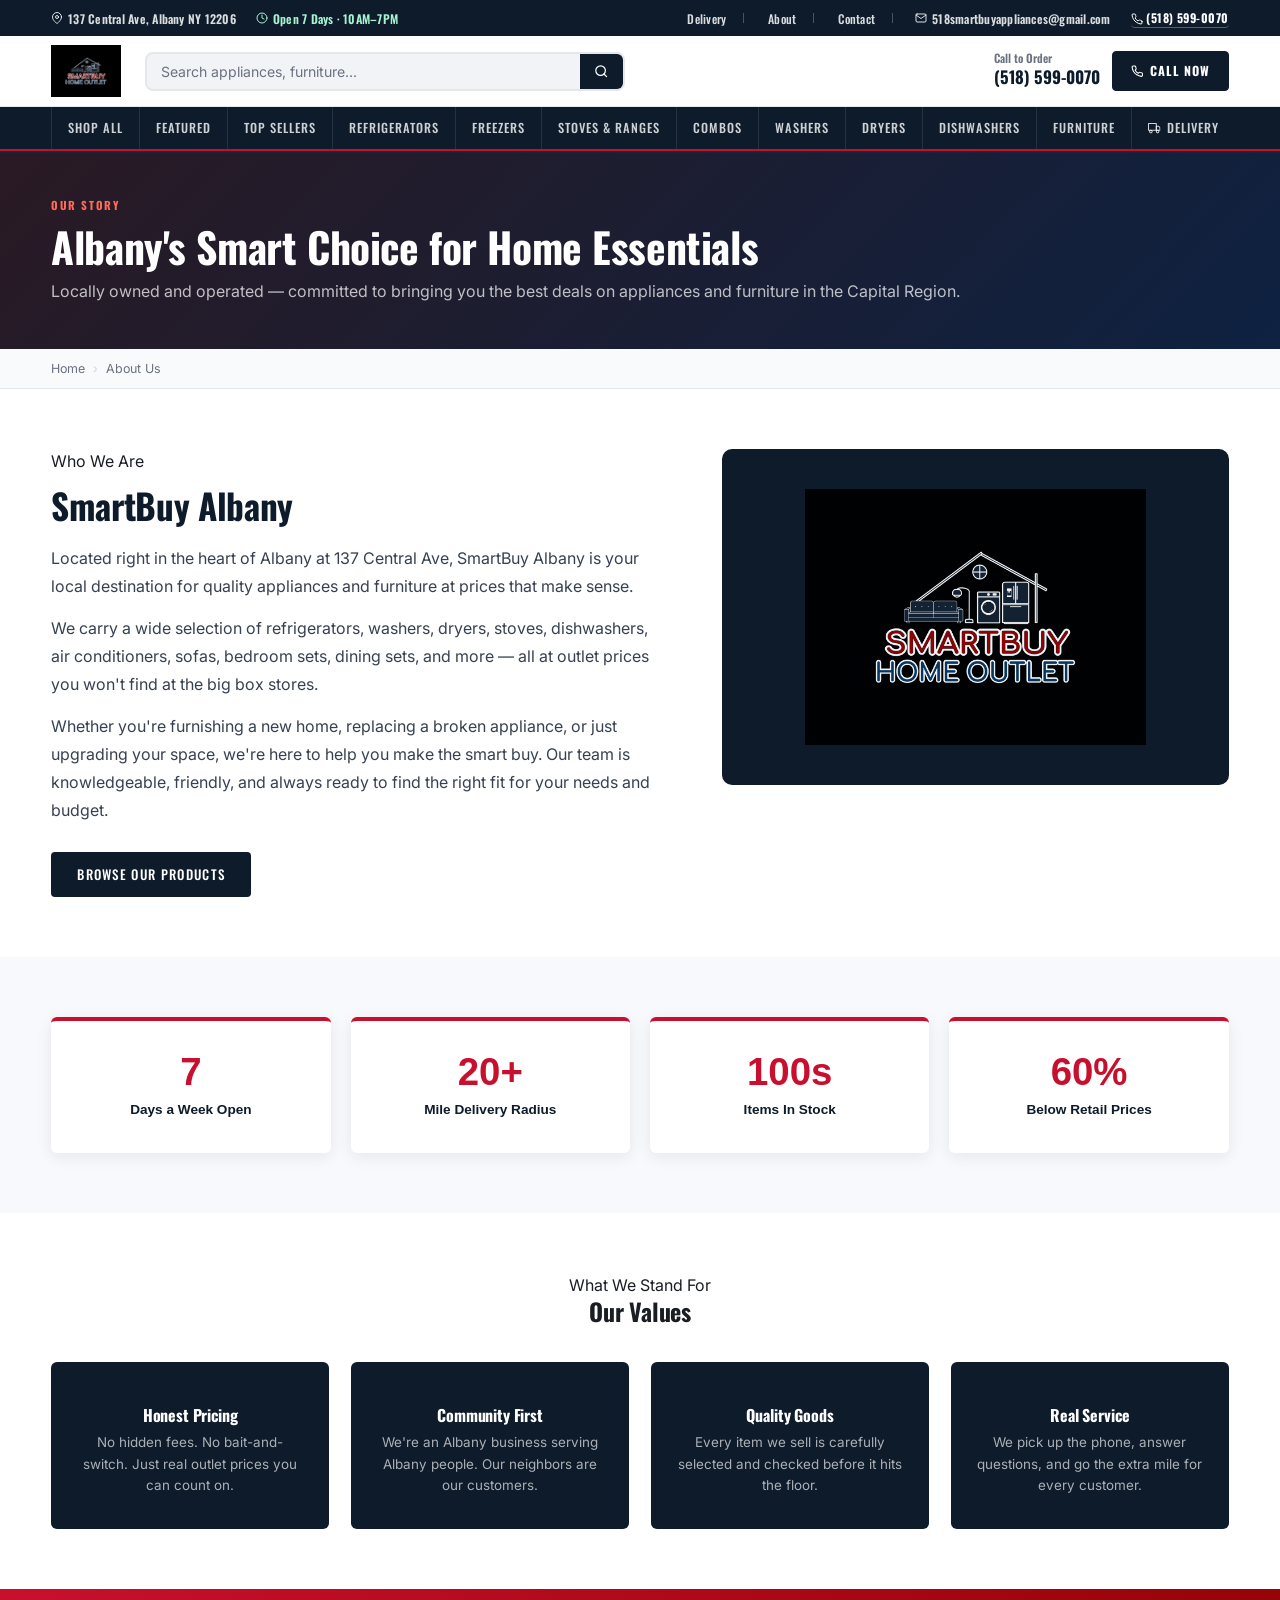
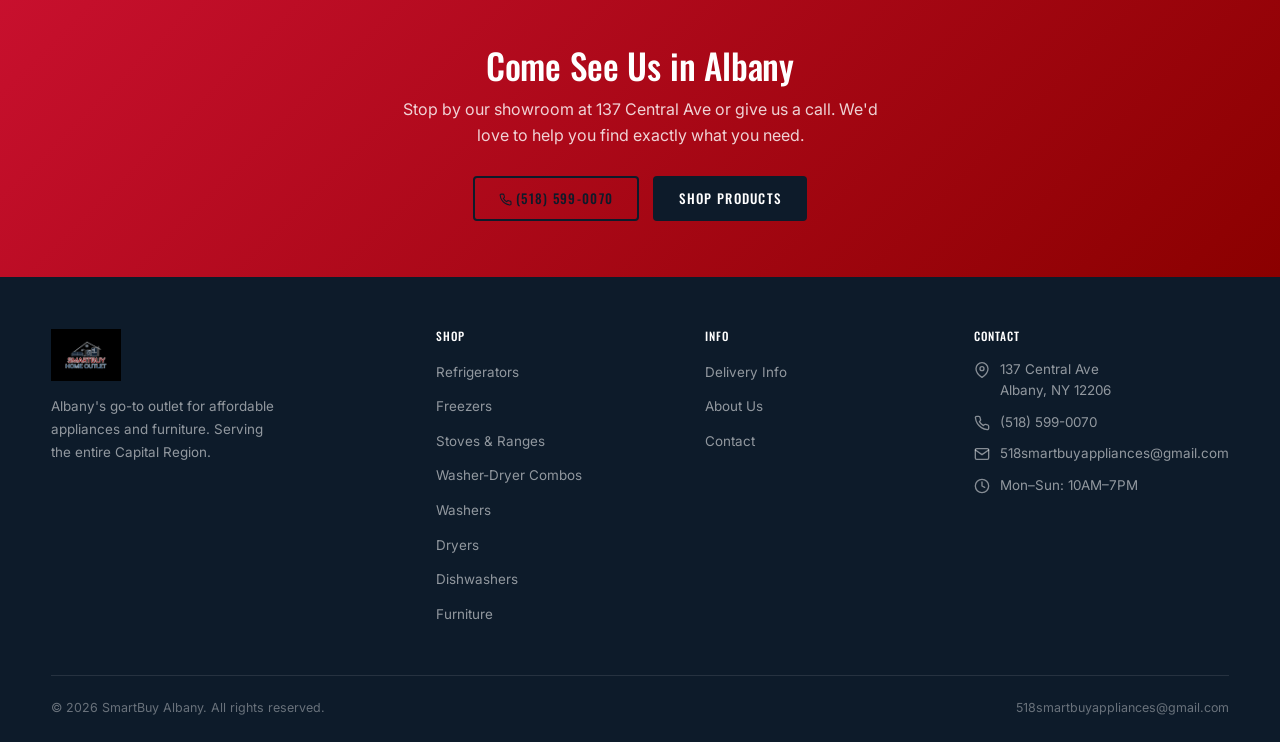
==== commit d09efe81: "feat: nav overhaul — simplify mobile, add desktop utility links, drop scratch-dent filter - Mobile h" ====
--- a/about.html
+++ b/about.html
@@ -38,6 +38,9 @@
         <span class="topbar-item topbar-hours"><svg class="icon"><use href="#i-clock"/></svg> Open 7 Days · 10AM–7PM</span>
       </div>
       <div class="topbar-right">
+        <a href="delivery.html" class="topbar-item topbar-link">Delivery</a>
+        <a href="about.html" class="topbar-item topbar-link">About</a>
+        <a href="contact.html" class="topbar-item topbar-link">Contact</a>
         <a href="mailto:518smartbuyappliances@gmail.com" class="topbar-item"><svg class="icon"><use href="#i-mail"/></svg> 518smartbuyappliances@gmail.com</a>
         <a href="tel:5185990070" class="topbar-phone"><svg class="icon"><use href="#i-phone"/></svg> (518) 599-0070</a>
       </div>
@@ -70,19 +73,8 @@
     </div>
     <div class="mobile-nav" id="mobileNav">
       <a href="index.html">Home</a>
-      <a href="shop.html">Shop All</a>
-      <a href="shop.html?cat=refrigerators">Refrigerators</a>
-      <a href="shop.html?cat=freezers">Freezers</a>
-      <a href="shop.html?cat=stoves">Stoves &amp; Ranges</a>
-      <a href="shop.html?cat=washers-dryers-combos">Washer-Dryer Combos</a>
-      <a href="shop.html?cat=washers">Washers</a>
-      <a href="shop.html?cat=dryers">Dryers</a>
-      <a href="shop.html?cat=dishwashers">Dishwashers</a>
+      <a href="shop.html?cat=appliances">Appliances</a>
       <a href="shop.html?cat=furniture">Furniture</a>
-      <a href="shop.html?cat=scratch-dent" class="red-link">Scratch &amp; Dent</a>
-      <a href="delivery.html"><svg class="icon"><use href="#i-truck"/></svg> Delivery</a>
-      <a href="about.html">About</a>
-      <a href="contact.html"><svg class="icon"><use href="#i-phone"/></svg> Contact</a>
     </div>
   </nav>
 
@@ -100,7 +92,6 @@
       <a href="shop.html?cat=dryers">Dryers</a>
       <a href="shop.html?cat=dishwashers">Dishwashers</a>
       <a href="shop.html?cat=furniture">Furniture</a>
-      <a href="shop.html?cat=scratch-dent" class="sd-link">Scratch &amp; Dent</a>
       <a href="delivery.html"><svg class="icon"><use href="#i-truck"/></svg> Delivery</a>
     </div>
   </div>
@@ -229,7 +220,6 @@
             <li><a href="shop.html?cat=dryers">Dryers</a></li>
             <li><a href="shop.html?cat=dishwashers">Dishwashers</a></li>
             <li><a href="shop.html?cat=furniture">Furniture</a></li>
-            <li><a href="shop.html?cat=scratch-dent">Scratch &amp; Dent</a></li>
           </ul>
         </div>
         <div class="footer-col">
--- a/styles.css
+++ b/styles.css
@@ -1787,6 +1787,60 @@
 .cat-card:hover { border-color: var(--navy); }
 .cat-nav { border-bottom: 2px solid var(--navy-mid); }
 .filter-option:hover { color: var(--navy); }
+
+/* ── Topbar utility links (About/Contact/Delivery on desktop) ── */
+.topbar-link {
+  position: relative;
+  padding: 0 2px;
+  font-weight: 500;
+  letter-spacing: 0.02em;
+}
+.topbar-link:not(:last-of-type)::after {
+  content: '';
+  display: inline-block;
+  width: 1px; height: 10px;
+  background: rgba(255,255,255,0.25);
+  margin-left: 12px;
+  vertical-align: middle;
+}
+@media (max-width: 900px) {
+  .topbar-link { display: none; }
+}
+
+/* ── Scratch & Dent disclaimer strip ── */
+.disclaimer-strip {
+  background: #fff8e6;
+  border-top: 1px solid #f4d06a;
+  border-bottom: 1px solid #f4d06a;
+  padding: 20px 0;
+}
+.disclaimer-strip .container {
+  display: flex;
+  align-items: flex-start;
+  gap: 16px;
+  max-width: 1100px;
+}
+.disclaimer-icon {
+  flex: 0 0 auto;
+  width: 36px; height: 36px;
+  border-radius: 50%;
+  background: #fde68a;
+  color: #7c4a03;
+  display: flex; align-items: center; justify-content: center;
+}
+.disclaimer-icon .icon { width: 20px; height: 20px; }
+.disclaimer-text {
+  font-size: 0.95rem;
+  line-height: 1.55;
+  color: #5a3d05;
+}
+.disclaimer-text strong { color: #3d2a04; font-weight: 600; }
+.disclaimer-text a { color: var(--navy); font-weight: 600; text-decoration: underline; }
+@media (max-width: 600px) {
+  .disclaimer-strip { padding: 16px 0; }
+  .disclaimer-text { font-size: 0.88rem; }
+  .disclaimer-icon { width: 32px; height: 32px; }
+}
 .filter-option input[type="checkbox"] { accent-color: var(--navy); }
 .filter-tag button:hover { color: var(--navy); }
 .breadcrumb a { color: var(--gray-500); }
